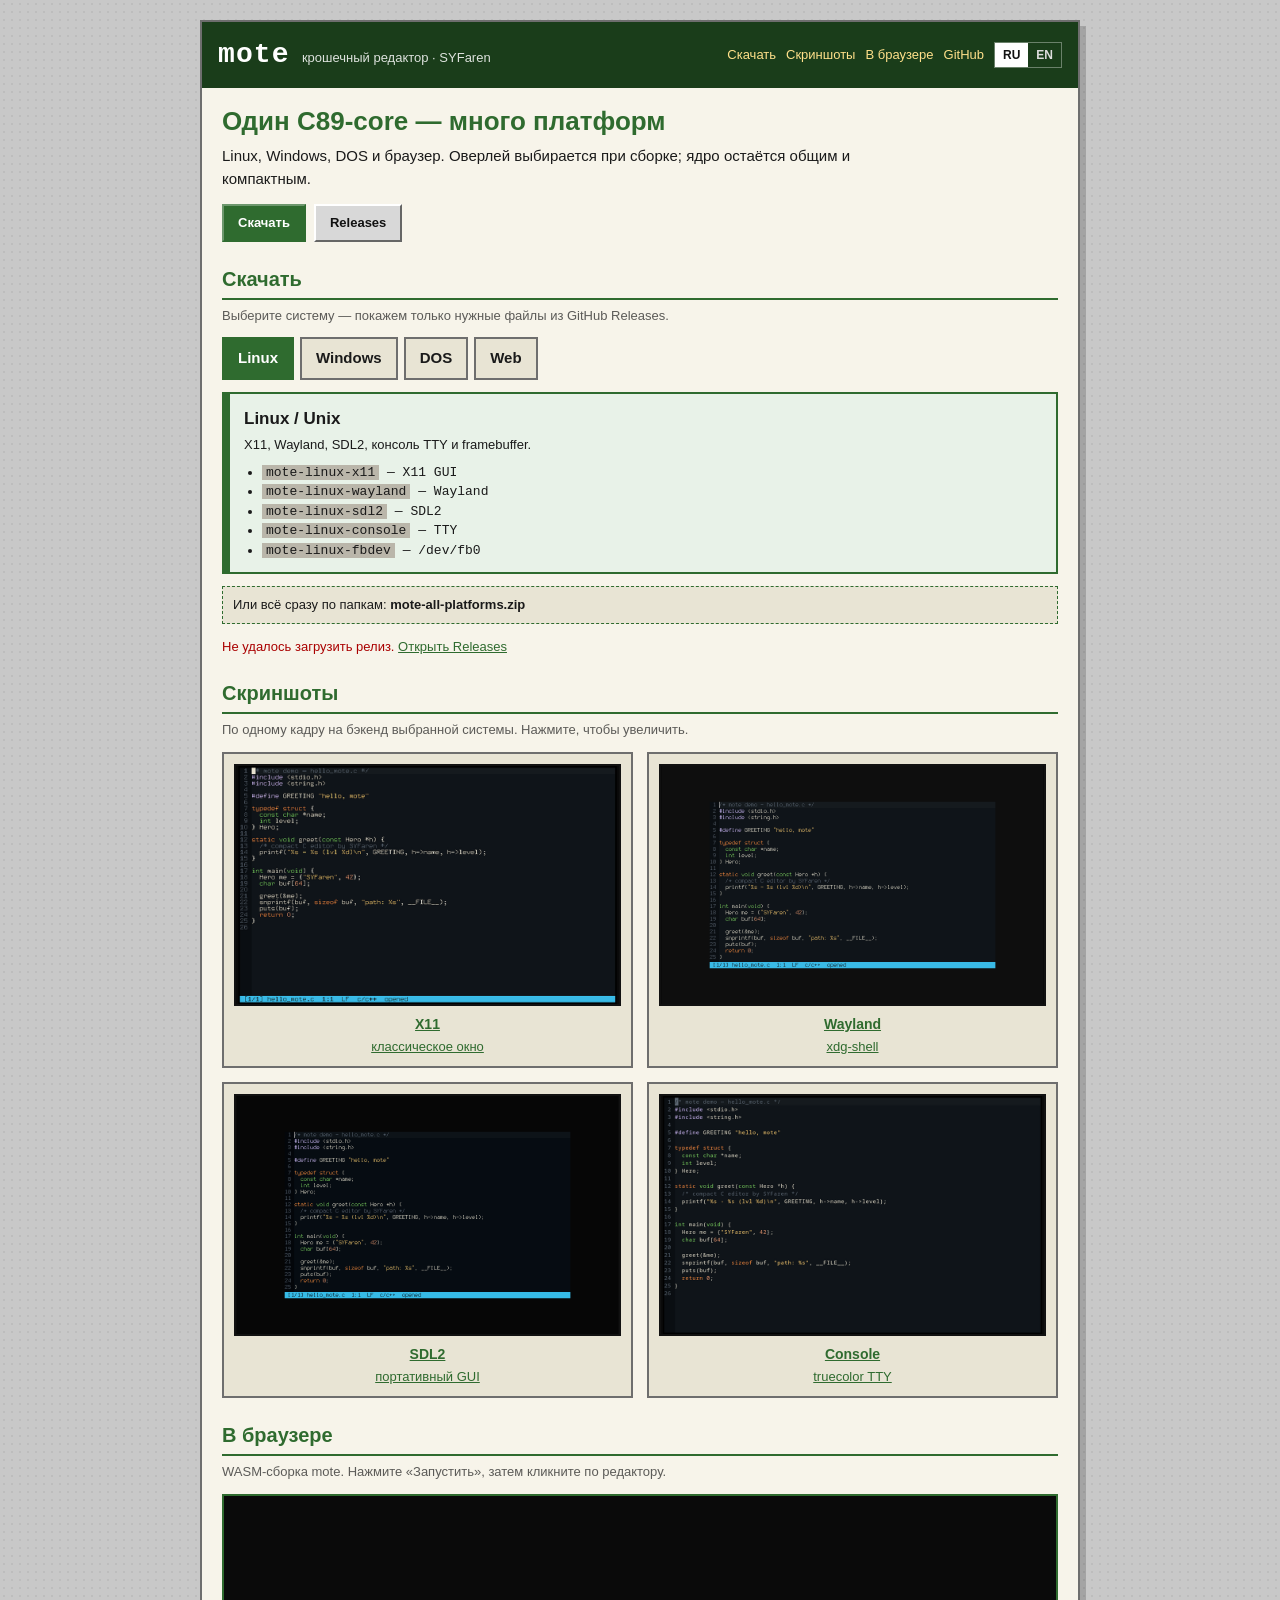
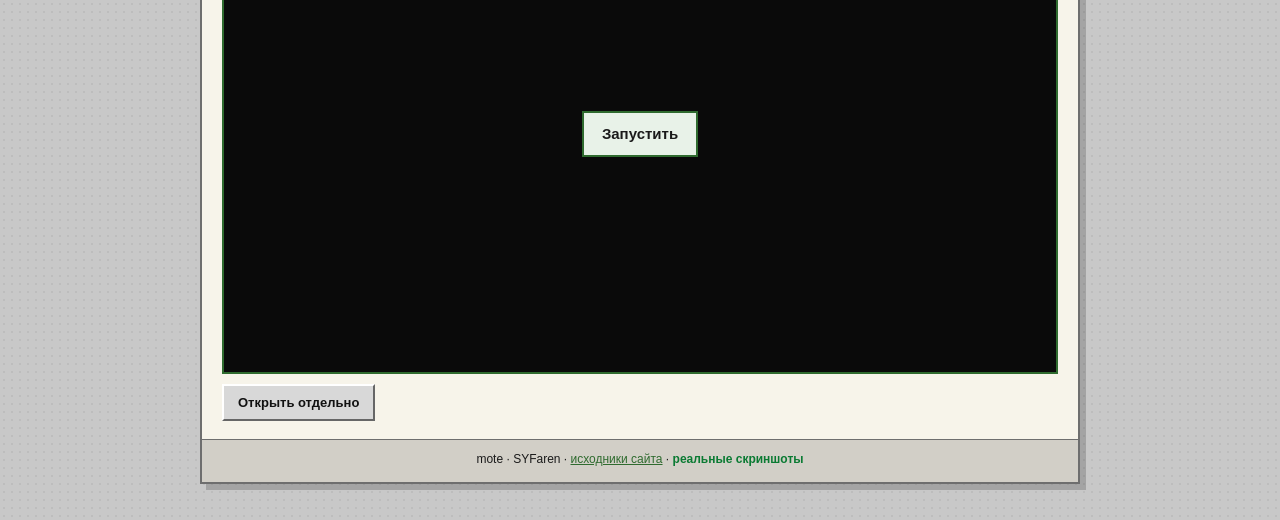
==== index.html @ 45ab4b2e "Move the browser demo below the gallery and start it on demand. Keep the landing page about download" ====
<!DOCTYPE html>
<html lang="ru">
<head>
  <meta charset="utf-8" />
  <meta name="viewport" content="width=device-width, initial-scale=1" />
  <title>mote</title>
  <meta name="description" content="mote — compact multi-platform C89 text editor" />
  <link rel="stylesheet" href="styles.css" />
</head>
<body data-os="linux" data-lang="ru">
  <div class="shell">
    <header class="top">
      <div class="brand">
        <span class="logo">mote</span>
        <span class="tag" data-i18n="tag">крошечный редактор · SYFaren</span>
      </div>
      <nav class="nav">
        <a href="#download" data-i18n="nav_dl">Скачать</a>
        <a href="#gallery" data-i18n="nav_shots">Скриншоты</a>
        <a href="#try" data-i18n="nav_try">В браузере</a>
        <a id="gh-link" href="#">GitHub</a>
        <span class="lang">
          <button type="button" class="lang-btn is-on" data-lang="ru">RU</button>
          <button type="button" class="lang-btn" data-lang="en">EN</button>
        </span>
      </nav>
    </header>

    <main>
      <section class="hero">
        <h1 data-i18n="hero_title">Один C89‑core — много платформ</h1>
        <p class="lead" data-i18n="hero_lead">
          Linux, Windows, DOS и браузер. Оверлей выбирается при сборке;
          ядро остаётся крошечным и общим.
        </p>
        <div class="cta">
          <a class="btn primary" href="#download" data-i18n="cta_dl">Скачать</a>
          <a class="btn" id="gh-releases" href="#" data-i18n="cta_rel">Releases</a>
        </div>
      </section>

      <section id="download" class="block">
        <h2 data-i18n="dl_title">Скачать</h2>
        <p class="hint" data-i18n="dl_hint">
          Выберите систему — покажем только нужные файлы из GitHub Releases.
        </p>

        <div class="os-tabs" role="tablist" aria-label="OS">
          <button type="button" class="os-tab is-on" data-os="linux" role="tab">Linux</button>
          <button type="button" class="os-tab" data-os="windows" role="tab">Windows</button>
          <button type="button" class="os-tab" data-os="dos" role="tab">DOS</button>
          <button type="button" class="os-tab" data-os="web" role="tab">Web</button>
        </div>

        <div class="os-panel" data-panel="linux">
          <div class="os-card os-linux">
            <h3 data-i18n="linux_h">Linux / Unix</h3>
            <p data-i18n="linux_p">X11, Wayland, SDL2, консоль TTY и framebuffer.</p>
            <ul class="os-list">
              <li><code>mote-linux-x11</code> — X11 GUI</li>
              <li><code>mote-linux-wayland</code> — Wayland</li>
              <li><code>mote-linux-sdl2</code> — SDL2</li>
              <li><code>mote-linux-console</code> — TTY</li>
              <li><code>mote-linux-fbdev</code> — /dev/fb0</li>
            </ul>
          </div>
        </div>
        <div class="os-panel" data-panel="windows" hidden>
          <div class="os-card os-windows">
            <h3 data-i18n="win_h">Windows</h3>
            <p data-i18n="win_p">GDI‑окно и отдельная консольная сборка.</p>
            <ul class="os-list">
              <li><code>mote-windows-gui.exe</code> — GUI</li>
              <li><code>mote-windows-console.exe</code> — console</li>
            </ul>
          </div>
        </div>
        <div class="os-panel" data-panel="dos" hidden>
          <div class="os-card os-dos">
            <h3 data-i18n="dos_h">DOS</h3>
            <p data-i18n="dos_p">FreeDOS / DOSBox, сборка DJGPP, текстовый VGA.</p>
            <ul class="os-list">
              <li><code>mote-dos.exe</code></li>
            </ul>
          </div>
        </div>
        <div class="os-panel" data-panel="web" hidden>
          <div class="os-card os-web">
            <h3 data-i18n="web_h">WebAssembly</h3>
            <p data-i18n="web_p">Один архив mote-web.zip: распакуйте и откройте mote.html через локальный HTTP‑сервер.</p>
            <ul class="os-list">
              <li><code>mote-web.zip</code> — html + js + wasm + data</li>
            </ul>
          </div>
        </div>

        <p class="zip-line">
          <span data-i18n="zip_note">Или всё сразу по папкам:</span>
          <strong>mote-all-platforms.zip</strong>
        </p>

        <div id="assets" class="assets">
          <p class="loading" data-i18n="loading">Загрузка релизов…</p>
        </div>
      </section>

      <section id="gallery" class="block">
        <h2 data-i18n="gal_title">Скриншоты</h2>
        <p class="hint" data-i18n="gal_hint">По одному кадру на бэкенд выбранной системы. Нажмите, чтобы увеличить.</p>
        <div id="gallery-grid" class="gallery-grid"></div>
      </section>

      <section id="try" class="block">
        <h2 data-i18n="try_title">В браузере</h2>
        <p class="hint" data-i18n="try_hint">
          WASM‑сборка mote. Нажмите «Запустить», затем кликните по редактору.
        </p>
        <div class="try-frame-wrap" id="try-wrap">
          <button type="button" class="try-start" id="try-start" data-i18n="try_start">Запустить</button>
        </div>
        <p class="try-actions">
          <a class="btn" href="play/mote.html" target="_blank" rel="noopener" data-i18n="try_full">Открыть отдельно</a>
        </p>
      </section>
    </main>

    <footer class="foot">
      <span>mote · SYFaren</span>
      · <a id="gh-site" href="#" data-i18n="site_src">исходники сайта</a>
      · <span class="hit" data-i18n="real_shots">реальные скриншоты</span>
    </footer>
  </div>

  <div id="lightbox" class="lightbox" hidden>
    <div class="lb-inner">
      <p id="lb-cap" class="lb-cap"></p>
      <img id="lb-img" src="" alt="" />
      <p><a href="#" id="lb-close" data-i18n="close">[ закрыть ]</a></p>
    </div>
  </div>

  <script src="config.js"></script>
  <script src="app.js"></script>
</body>
</html>
---- styles.css ----
/* mote-site — retro base + per-OS skins + clean download tabs */
:root {
  --bg: #c8c8c8;
  --paper: #f7f4ea;
  --ink: #1a1a1a;
  --line: #6e6e6e;
  --accent: #003399;
  --banner: #1e2a5a;
  --chip: #e8e4d4;
  --ok: #0a7a32;
  --radius: 0;
  --font: "IBM Plex Sans", "Trebuchet MS", Tahoma, sans-serif;
  --mono: "IBM Plex Mono", "Courier New", monospace;
  --os-accent: #3d7a3d;
  --os-panel: #eef5ee;
  --os-border: #3d7a3d;
}

html { scroll-behavior: smooth; }
* { box-sizing: border-box; }
body {
  margin: 0;
  padding: 20px 12px 36px;
  background: var(--bg);
  background-image: radial-gradient(#bdbdbd 1px, transparent 1px);
  background-size: 8px 8px;
  color: var(--ink);
  font-family: var(--font);
  font-size: 15px;
  line-height: 1.5;
}

body[data-os="linux"] {
  --os-accent: #2f6b2f;
  --os-panel: #e8f2e8;
  --os-border: #2f6b2f;
  --banner: #1a3d1a;
}
body[data-os="windows"] {
  --os-accent: #0b5cab;
  --os-panel: #eaf2fb;
  --os-border: #0b5cab;
  --banner: #0a3d7a;
  --paper: #f3f6fb;
}
body[data-os="dos"] {
  --os-accent: #c47a00;
  --os-panel: #1a1208;
  --os-border: #c47a00;
  --banner: #2a1a00;
  --paper: #0d0a05;
  --ink: #ffcc66;
  --chip: #2a1c08;
  --line: #a07020;
  --bg: #1a140c;
}
body[data-os="web"] {
  --os-accent: #0e7c7b;
  --os-panel: #e6f4f4;
  --os-border: #0e7c7b;
  --banner: #0a3f3e;
  --paper: #f2faf9;
}

a { color: var(--os-accent); }
a:visited { color: var(--os-accent); }

.shell {
  max-width: 880px;
  margin: 0 auto;
  background: var(--paper);
  border: 2px solid var(--line);
  box-shadow: 6px 6px 0 rgba(0,0,0,0.18);
}

.top {
  display: flex;
  flex-wrap: wrap;
  align-items: center;
  justify-content: space-between;
  gap: 10px;
  padding: 12px 16px;
  background: var(--banner);
  color: #fff;
}
.logo {
  font-family: "Courier New", var(--mono);
  font-size: 28px;
  font-weight: 700;
  letter-spacing: 0.04em;
}
.tag { opacity: 0.85; font-size: 13px; margin-left: 8px; }
.nav {
  display: flex;
  flex-wrap: wrap;
  gap: 10px;
  align-items: center;
  font-size: 13px;
}
.nav a { color: #ffe08a; text-decoration: none; }
.nav a:hover { text-decoration: underline; }

.lang { display: inline-flex; border: 1px solid rgba(255,255,255,0.35); }
.lang-btn {
  border: 0;
  background: transparent;
  color: #ddd;
  padding: 3px 8px;
  cursor: pointer;
  font: inherit;
  font-size: 12px;
  font-weight: 700;
}
.lang-btn.is-on { background: #fff; color: #111; }

main { padding: 18px 20px 8px; }
.hero h1 {
  margin: 0 0 8px;
  font-size: 26px;
  line-height: 1.2;
  color: var(--os-accent);
}
.lead { margin: 0 0 14px; max-width: 40rem; }
.cta { display: flex; flex-wrap: wrap; gap: 8px; margin-bottom: 8px; }

.btn {
  display: inline-block;
  padding: 7px 14px;
  border: 2px solid;
  border-color: #fff #666 #666 #fff;
  background: #d8d8d8;
  color: #111 !important;
  text-decoration: none;
  font-weight: 700;
  font-size: 13px;
  cursor: pointer;
}
.btn.primary {
  background: var(--os-accent);
  color: #fff !important;
  border-color: color-mix(in srgb, var(--os-accent) 70%, #fff) var(--os-accent) var(--os-accent) color-mix(in srgb, var(--os-accent) 70%, #fff);
}
body[data-os="dos"] .btn {
  background: #3a2808;
  color: #ffcc66 !important;
  border-color: #ffcc66 #603800 #603800 #ffcc66;
}
body[data-os="dos"] .btn.primary {
  background: #c47a00;
  color: #1a1000 !important;
}

.try-frame-wrap {
  border: 2px solid var(--os-border);
  background: #0a0a0a;
  overflow: hidden;
  height: min(56vh, 480px);
  min-height: 280px;
  position: relative;
}
.try-frame {
  display: block;
  width: 100%;
  height: 100%;
  border: 0;
  background: #000;
}
.try-start {
  position: absolute;
  inset: 0;
  margin: auto;
  width: max-content;
  height: max-content;
  border: 2px solid var(--os-border);
  background: var(--os-panel);
  color: var(--ink);
  font: inherit;
  font-weight: 700;
  padding: 10px 18px;
  cursor: pointer;
}
.try-start:hover {
  background: var(--os-accent);
  color: #fff;
}
.try-actions {
  margin: 10px 0 0;
  display: flex;
  flex-wrap: wrap;
  gap: 8px;
}

.block { margin: 22px 0 10px; }
.block h2 {
  margin: 0 0 6px;
  font-size: 20px;
  border-bottom: 2px solid var(--os-border);
  padding-bottom: 4px;
  color: var(--os-accent);
}
.hint { color: color-mix(in srgb, var(--ink) 70%, transparent); font-size: 13px; margin: 0 0 12px; }
body[data-os="dos"] .hint { color: #c9a35a; }

.os-tabs {
  display: flex;
  flex-wrap: wrap;
  gap: 6px;
  margin: 0 0 12px;
}
.os-tab {
  border: 2px solid var(--line);
  background: var(--chip);
  color: var(--ink);
  padding: 8px 14px;
  font: inherit;
  font-weight: 700;
  cursor: pointer;
}
.os-tab.is-on {
  background: var(--os-accent);
  color: #fff;
  border-color: var(--os-accent);
}
body[data-os="dos"] .os-tab.is-on { color: #1a1000; }

.os-card {
  border: 2px solid var(--os-border);
  background: var(--os-panel);
  padding: 12px 14px;
  margin-bottom: 12px;
}
.os-card h3 { margin: 0 0 4px; font-size: 17px; }
.os-card p { margin: 0 0 8px; font-size: 13px; }
.os-list {
  margin: 0;
  padding-left: 18px;
  font-size: 13px;
  font-family: var(--mono);
}
.os-linux { border-left-width: 8px; }
.os-windows { border-left-width: 8px; }
.os-dos {
  font-family: var(--mono);
  color: #ffcc66;
}
.os-web { border-left-width: 8px; }

.zip-line {
  font-size: 13px;
  margin: 0 0 10px;
  padding: 8px 10px;
  background: var(--chip);
  border: 1px dashed var(--os-border);
}

.assets { margin: 8px 0 16px; }
.asset {
  display: flex;
  flex-wrap: wrap;
  align-items: center;
  justify-content: space-between;
  gap: 8px;
  margin: 6px 0;
  padding: 8px 10px;
  background: color-mix(in srgb, var(--paper) 80%, var(--os-panel));
  border: 1px solid var(--line);
}
.asset-star {
  border-color: var(--os-accent);
  box-shadow: inset 3px 0 0 var(--os-accent);
}
.asset .name { font-weight: 700; }
.asset .meta { font-size: 12px; opacity: 0.75; font-family: var(--mono); }
.loading, .err { font-size: 13px; }
.err { color: #a00; }
body[data-os="dos"] .err { color: #ff8866; }

.gallery-grid {
  display: grid;
  grid-template-columns: repeat(2, minmax(0, 1fr));
  gap: 14px;
  align-items: stretch;
}
.shot-card {
  background: var(--chip);
  border: 2px solid var(--line);
  padding: 10px;
  text-align: center;
  display: flex;
  flex-direction: column;
  min-width: 0;
}
.shot-card .frame {
  display: flex;
  align-items: center;
  justify-content: center;
  width: 100%;
  aspect-ratio: 16 / 10;
  background: #0a0a0a;
  border: 2px solid #111;
  overflow: hidden;
}
.shot-card .frame img {
  display: block;
  width: 100%;
  height: 100%;
  object-fit: contain;
  background: #0a0a0a;
}
.shot-card .cap {
  margin-top: 8px;
  font-size: 13px;
}
.shot-card .cap b {
  display: block;
  font-size: 14px;
  margin-bottom: 2px;
}
@media (max-width: 640px) {
  .gallery-grid { grid-template-columns: 1fr; }
}

.foot {
  padding: 10px 16px 14px;
  text-align: center;
  font-size: 12px;
  border-top: 1px solid var(--line);
  background: color-mix(in srgb, var(--paper) 85%, #000);
}
.hit { color: var(--ok); font-weight: 700; }
body[data-os="dos"] .hit { color: #7dff7d; }

code {
  font-family: var(--mono);
  background: color-mix(in srgb, var(--chip) 80%, #000);
  padding: 0 4px;
}

.lightbox {
  position: fixed;
  inset: 0;
  background: rgba(0,0,0,0.78);
  z-index: 100;
  display: flex;
  align-items: center;
  justify-content: center;
  padding: 16px;
}
.lightbox[hidden] { display: none; }
.lb-inner {
  background: var(--paper);
  border: 2px solid var(--line);
  padding: 12px;
  max-width: min(980px, 96vw);
  text-align: center;
  color: var(--ink);
}
.lb-cap { margin: 0 0 8px; font-weight: 700; color: var(--os-accent); }
.lb-inner img {
  display: block;
  max-width: 92vw;
  max-height: 78vh;
  margin: 0 auto;
  background: #111;
}

@media (max-width: 640px) {
  body { padding: 0; }
  .shell { border-left: 0; border-right: 0; box-shadow: none; }
  .hero h1 { font-size: 22px; }
}
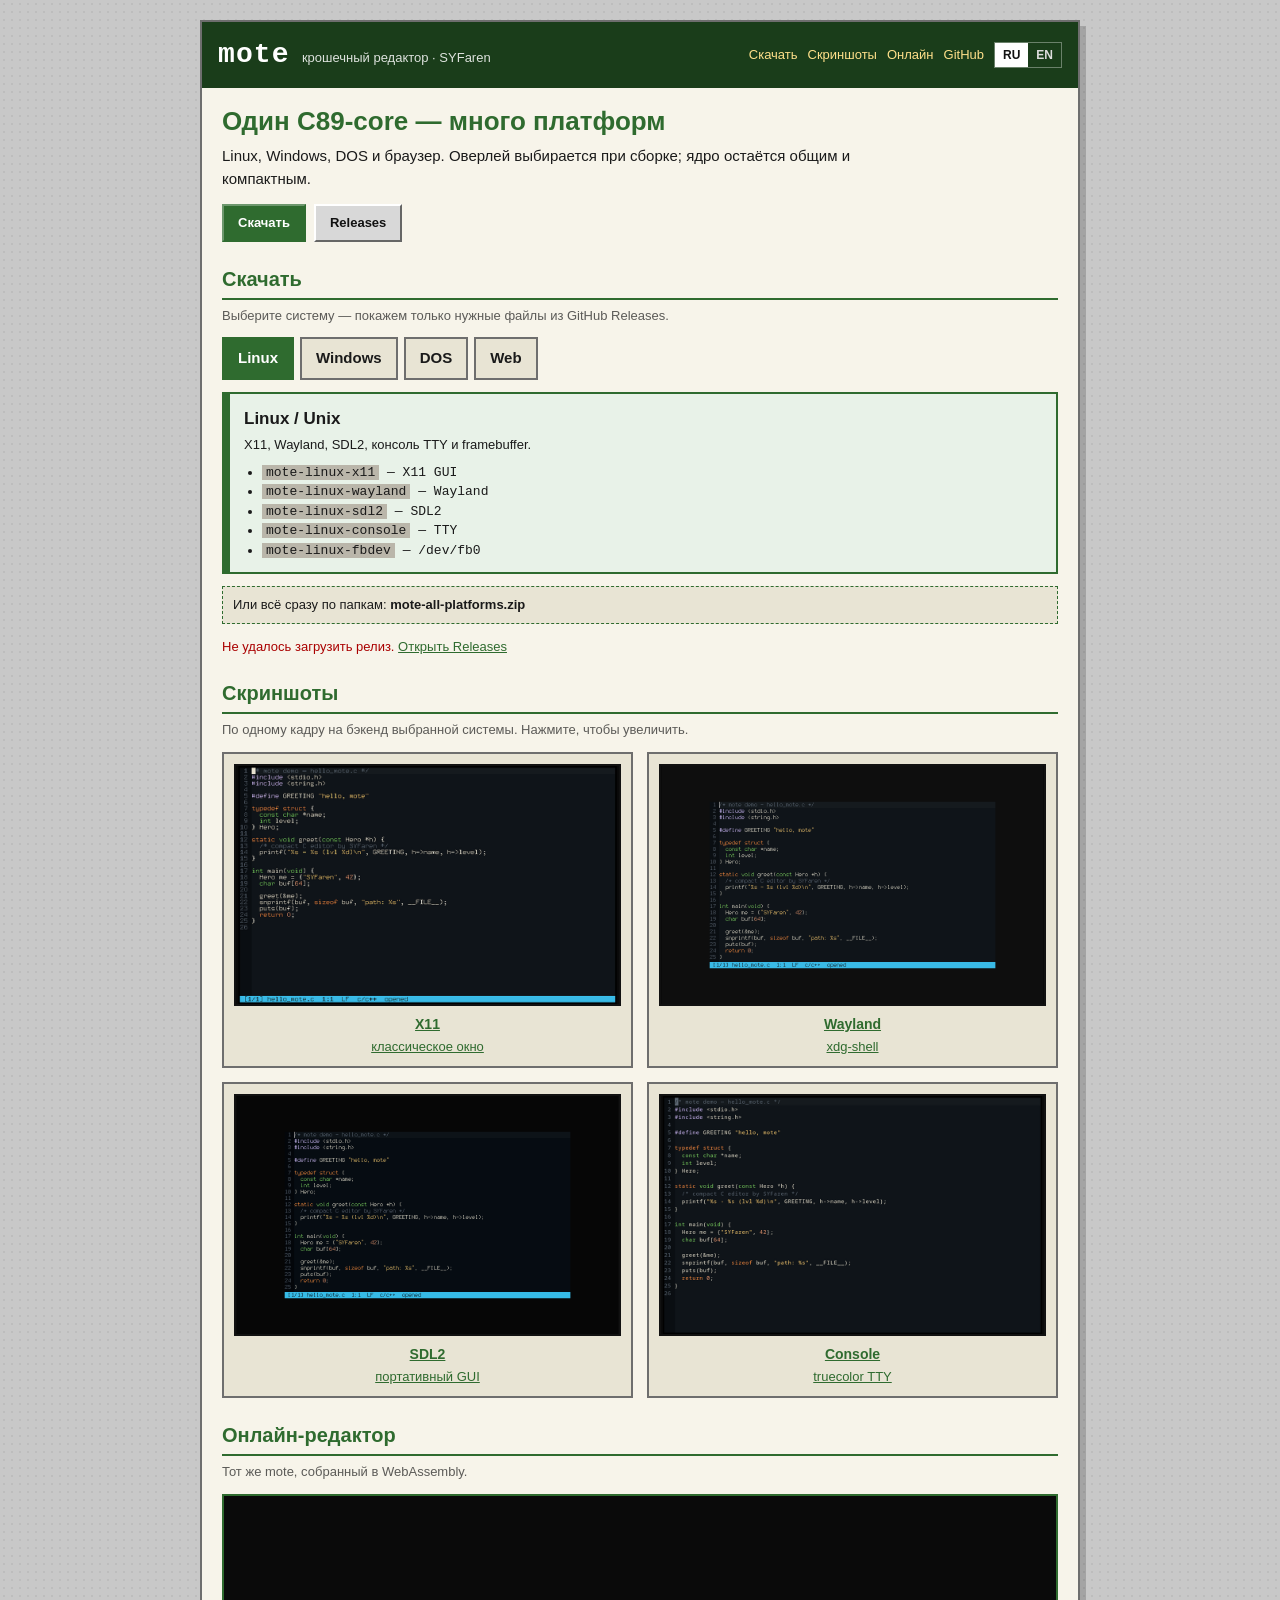
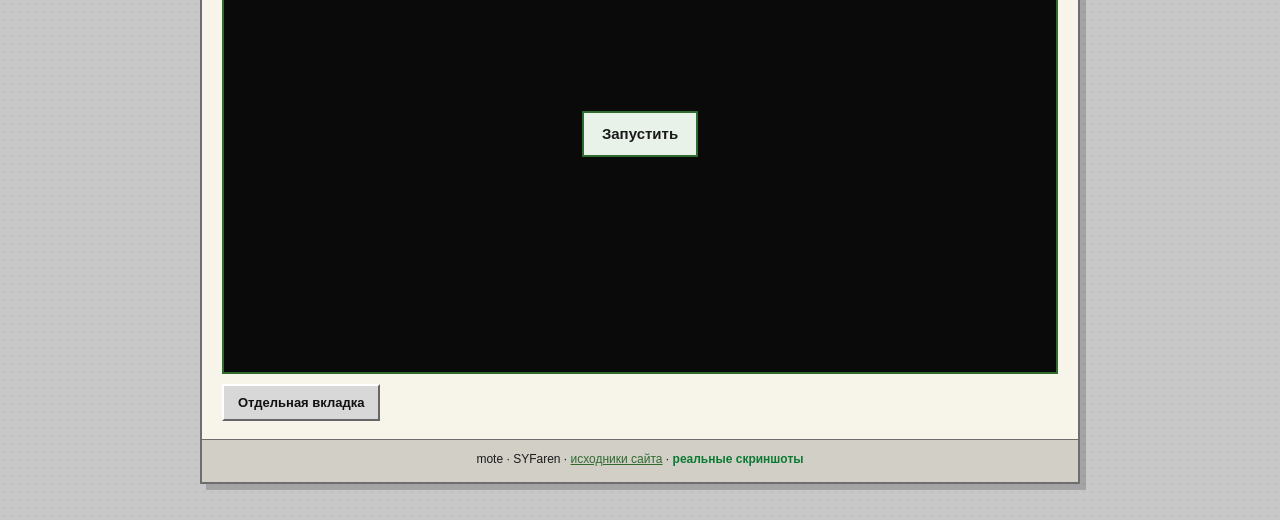
==== commit 87b8f985: "Clarify online-editor copy and harden i18n fallbacks. Use distinct nav/section/button labels and ign" ====
--- a/index.html
+++ b/index.html
@@ -17,7 +17,7 @@
       <nav class="nav">
         <a href="#download" data-i18n="nav_dl">Скачать</a>
         <a href="#gallery" data-i18n="nav_shots">Скриншоты</a>
-        <a href="#try" data-i18n="nav_try">В браузере</a>
+        <a href="#try" data-i18n="nav_try">Онлайн</a>
         <a id="gh-link" href="#">GitHub</a>
         <span class="lang">
           <button type="button" class="lang-btn is-on" data-lang="ru">RU</button>
@@ -111,15 +111,15 @@
       </section>
 
       <section id="try" class="block">
-        <h2 data-i18n="try_title">В браузере</h2>
+        <h2 data-i18n="try_title">Онлайн‑редактор</h2>
         <p class="hint" data-i18n="try_hint">
-          WASM‑сборка mote. Нажмите «Запустить», затем кликните по редактору.
+          Тот же mote, собранный в WebAssembly.
         </p>
         <div class="try-frame-wrap" id="try-wrap">
           <button type="button" class="try-start" id="try-start" data-i18n="try_start">Запустить</button>
         </div>
         <p class="try-actions">
-          <a class="btn" href="play/mote.html" target="_blank" rel="noopener" data-i18n="try_full">Открыть отдельно</a>
+          <a class="btn" href="play/mote.html" target="_blank" rel="noopener" data-i18n="try_full">Отдельная вкладка</a>
         </p>
       </section>
     </main>
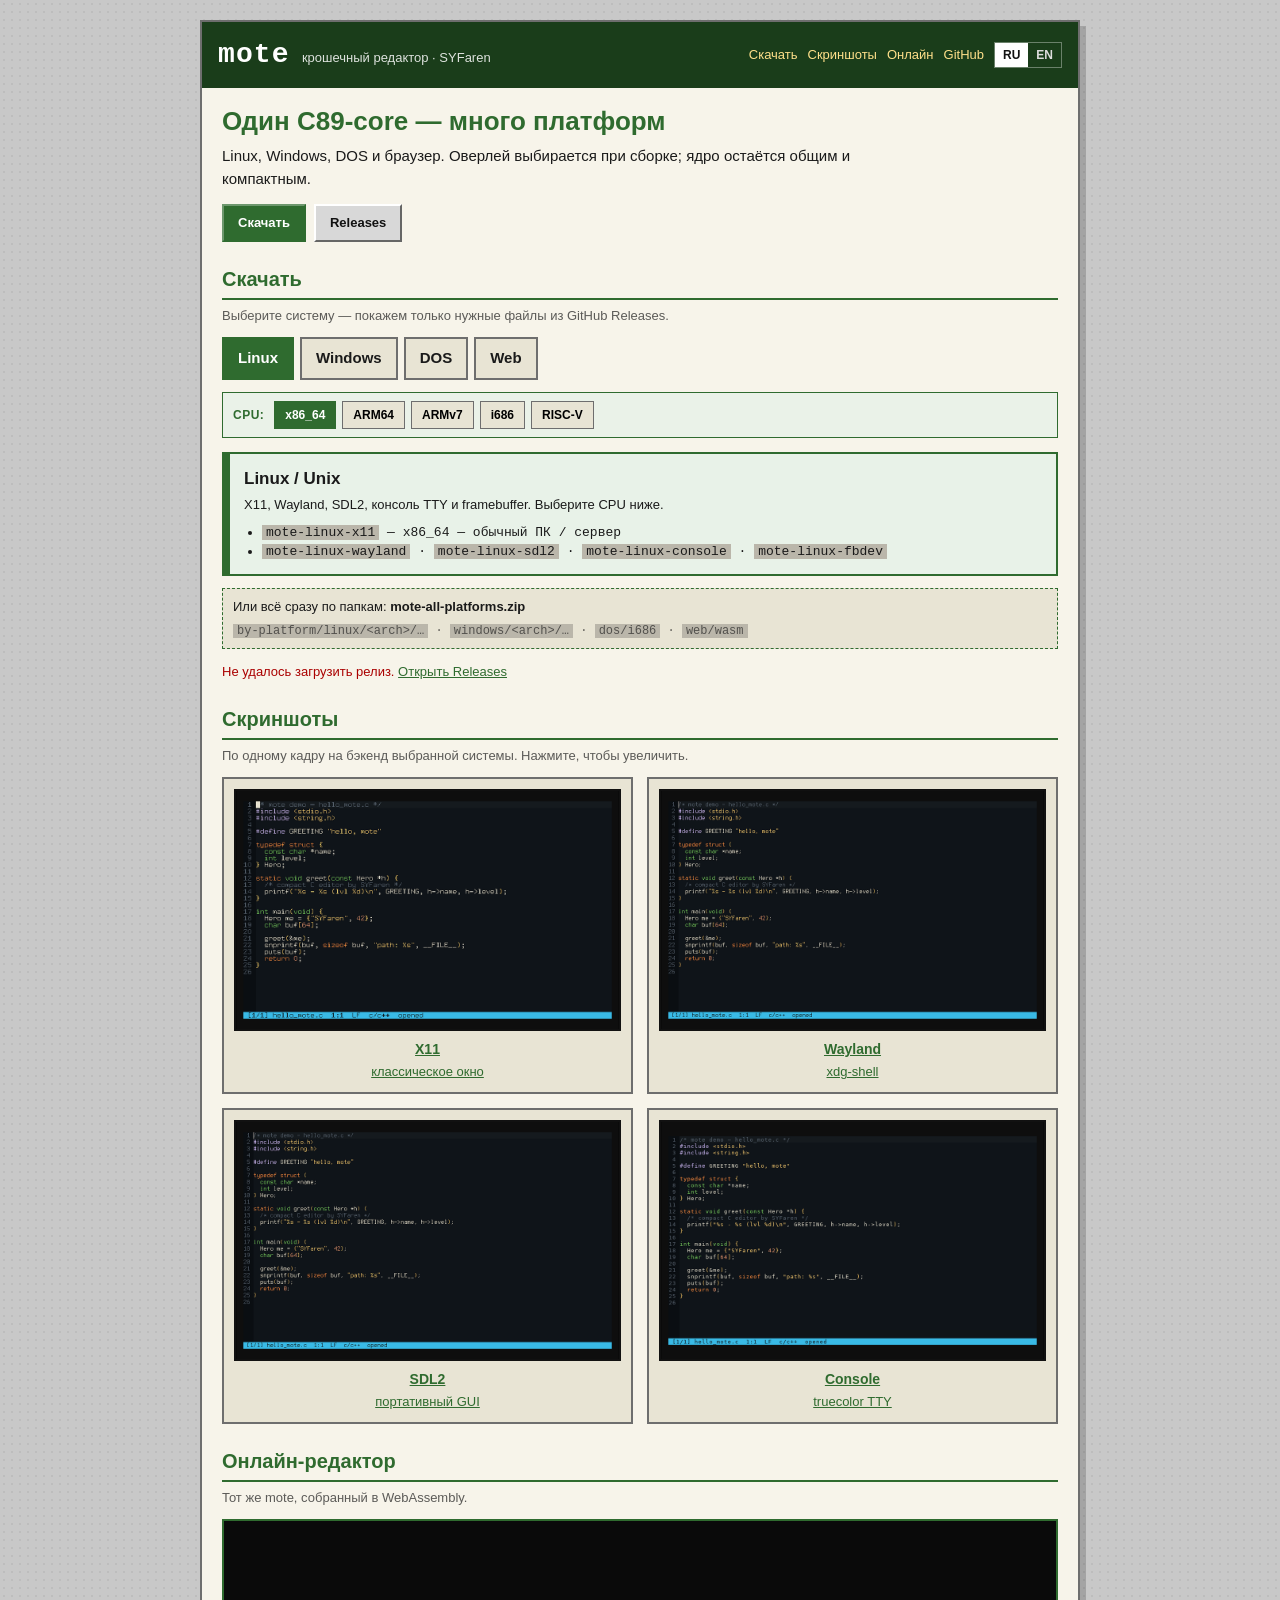
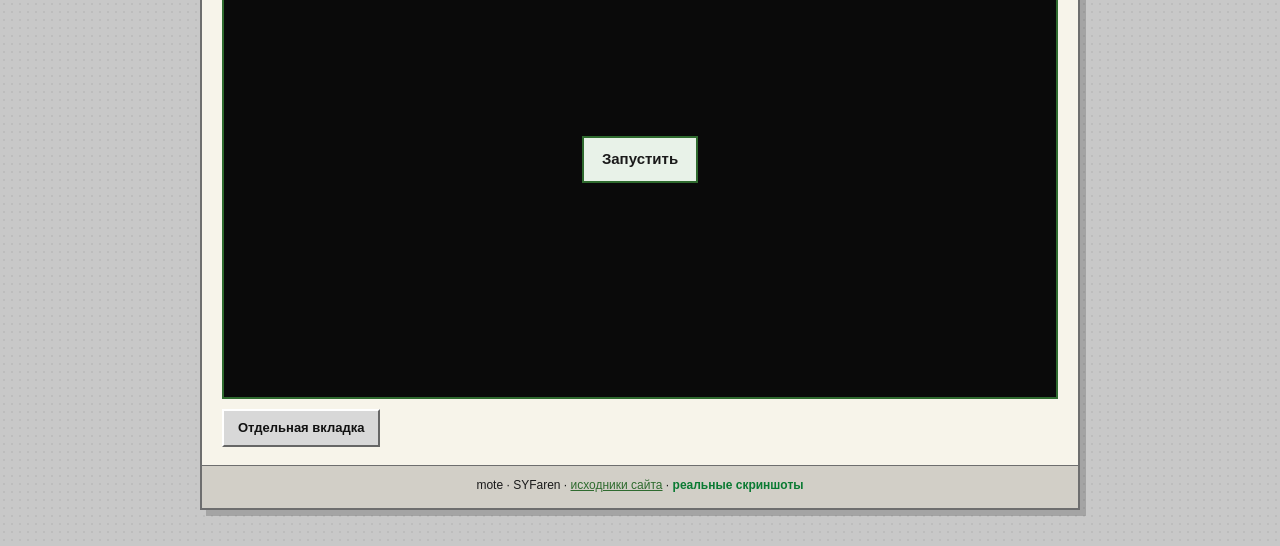
==== commit 50dc6367: "Update download page for multi-arch Linux and Windows builds. Add CPU/arch tabs, clearer asset label" ====
--- a/index.html
+++ b/index.html
@@ -7,7 +7,7 @@
   <meta name="description" content="mote — compact multi-platform C89 text editor" />
   <link rel="stylesheet" href="styles.css" />
 </head>
-<body data-os="linux" data-lang="ru">
+<body data-os="linux" data-lang="ru" data-arch="amd64">
   <div class="shell">
     <header class="top">
       <div class="brand">
@@ -52,16 +52,28 @@
           <button type="button" class="os-tab" data-os="web" role="tab">Web</button>
         </div>
 
+        <div id="arch-row" class="arch-row" data-for="linux">
+          <span class="arch-label">CPU:</span>
+          <button type="button" class="arch-tab is-on" data-arch="amd64" data-for-os="linux">x86_64</button>
+          <button type="button" class="arch-tab" data-arch="arm64" data-for-os="linux">ARM64</button>
+          <button type="button" class="arch-tab" data-arch="armhf" data-for-os="linux">ARMv7</button>
+          <button type="button" class="arch-tab" data-arch="i686" data-for-os="linux">i686</button>
+          <button type="button" class="arch-tab" data-arch="riscv64" data-for-os="linux">RISC-V</button>
+          <button type="button" class="arch-tab is-on" data-arch="amd64" data-for-os="windows" hidden>x86_64</button>
+          <button type="button" class="arch-tab" data-arch="i686" data-for-os="windows" hidden>i686</button>
+        </div>
+
         <div class="os-panel" data-panel="linux">
           <div class="os-card os-linux">
             <h3 data-i18n="linux_h">Linux / Unix</h3>
             <p data-i18n="linux_p">X11, Wayland, SDL2, консоль TTY и framebuffer.</p>
-            <ul class="os-list">
-              <li><code>mote-linux-x11</code> — X11 GUI</li>
-              <li><code>mote-linux-wayland</code> — Wayland</li>
-              <li><code>mote-linux-sdl2</code> — SDL2</li>
-              <li><code>mote-linux-console</code> — TTY</li>
-              <li><code>mote-linux-fbdev</code> — /dev/fb0</li>
+            <ul class="os-list arch-hints">
+              <li data-arch-hint="amd64"><code>mote-linux-x11</code> — <span data-i18n="linux_amd64">x86_64</span></li>
+              <li data-arch-hint="amd64"><code>mote-linux-wayland</code> · <code>mote-linux-sdl2</code> · <code>mote-linux-console</code> · <code>mote-linux-fbdev</code></li>
+              <li data-arch-hint="arm64"><code>mote-linux-arm64-{console,x11,sdl}</code></li>
+              <li data-arch-hint="armhf"><code>mote-linux-armhf-{console,x11,sdl}</code></li>
+              <li data-arch-hint="i686"><code>mote-linux-i686-{console,x11,sdl}</code></li>
+              <li data-arch-hint="riscv64"><code>mote-linux-riscv64-console</code></li>
             </ul>
           </div>
         </div>
@@ -69,9 +81,9 @@
           <div class="os-card os-windows">
             <h3 data-i18n="win_h">Windows</h3>
             <p data-i18n="win_p">GDI‑окно и отдельная консольная сборка.</p>
-            <ul class="os-list">
-              <li><code>mote-windows-gui.exe</code> — GUI</li>
-              <li><code>mote-windows-console.exe</code> — console</li>
+            <ul class="os-list arch-hints">
+              <li data-arch-hint="amd64"><code>mote-windows-gui.exe</code> · <code>mote-windows-console.exe</code></li>
+              <li data-arch-hint="i686"><code>mote-windows-i686-gui.exe</code> · <code>mote-windows-i686-console.exe</code></li>
             </ul>
           </div>
         </div>
@@ -97,6 +109,7 @@
         <p class="zip-line">
           <span data-i18n="zip_note">Или всё сразу по папкам:</span>
           <strong>mote-all-platforms.zip</strong>
+          <span class="zip-tree"><code>by-platform/linux/&lt;arch&gt;/…</code> · <code>windows/&lt;arch&gt;/…</code> · <code>dos/i686</code> · <code>web/wasm</code></span>
         </p>
 
         <div id="assets" class="assets">
--- a/styles.css
+++ b/styles.css
@@ -207,6 +207,52 @@
   gap: 6px;
   margin: 0 0 12px;
 }
+
+.arch-row {
+  display: flex;
+  flex-wrap: wrap;
+  align-items: center;
+  gap: 6px;
+  margin: 0 0 14px;
+  padding: 8px 10px;
+  background: color-mix(in srgb, var(--os-panel) 85%, transparent);
+  border: 1px solid var(--os-border);
+}
+.arch-row[hidden] { display: none; }
+.arch-label {
+  font-size: 12px;
+  font-weight: 700;
+  text-transform: uppercase;
+  letter-spacing: 0.04em;
+  color: var(--os-accent);
+  margin-right: 4px;
+}
+.arch-tab {
+  border: 1px solid var(--line);
+  background: var(--chip);
+  padding: 4px 10px;
+  font: inherit;
+  font-size: 12px;
+  font-weight: 600;
+  cursor: pointer;
+}
+.arch-tab.is-on {
+  background: var(--os-accent);
+  color: #fff;
+  border-color: var(--os-accent);
+}
+.arch-tab[hidden] { display: none; }
+
+.zip-tree {
+  display: block;
+  margin-top: 6px;
+  font-size: 12px;
+  font-family: var(--mono);
+  color: color-mix(in srgb, var(--ink) 65%, transparent);
+}
+body[data-os="dos"] .zip-tree { color: #a08040; }
+
+.os-list [data-arch-hint][hidden] { display: none; }
 .os-tab {
   border: 2px solid var(--line);
   background: var(--chip);
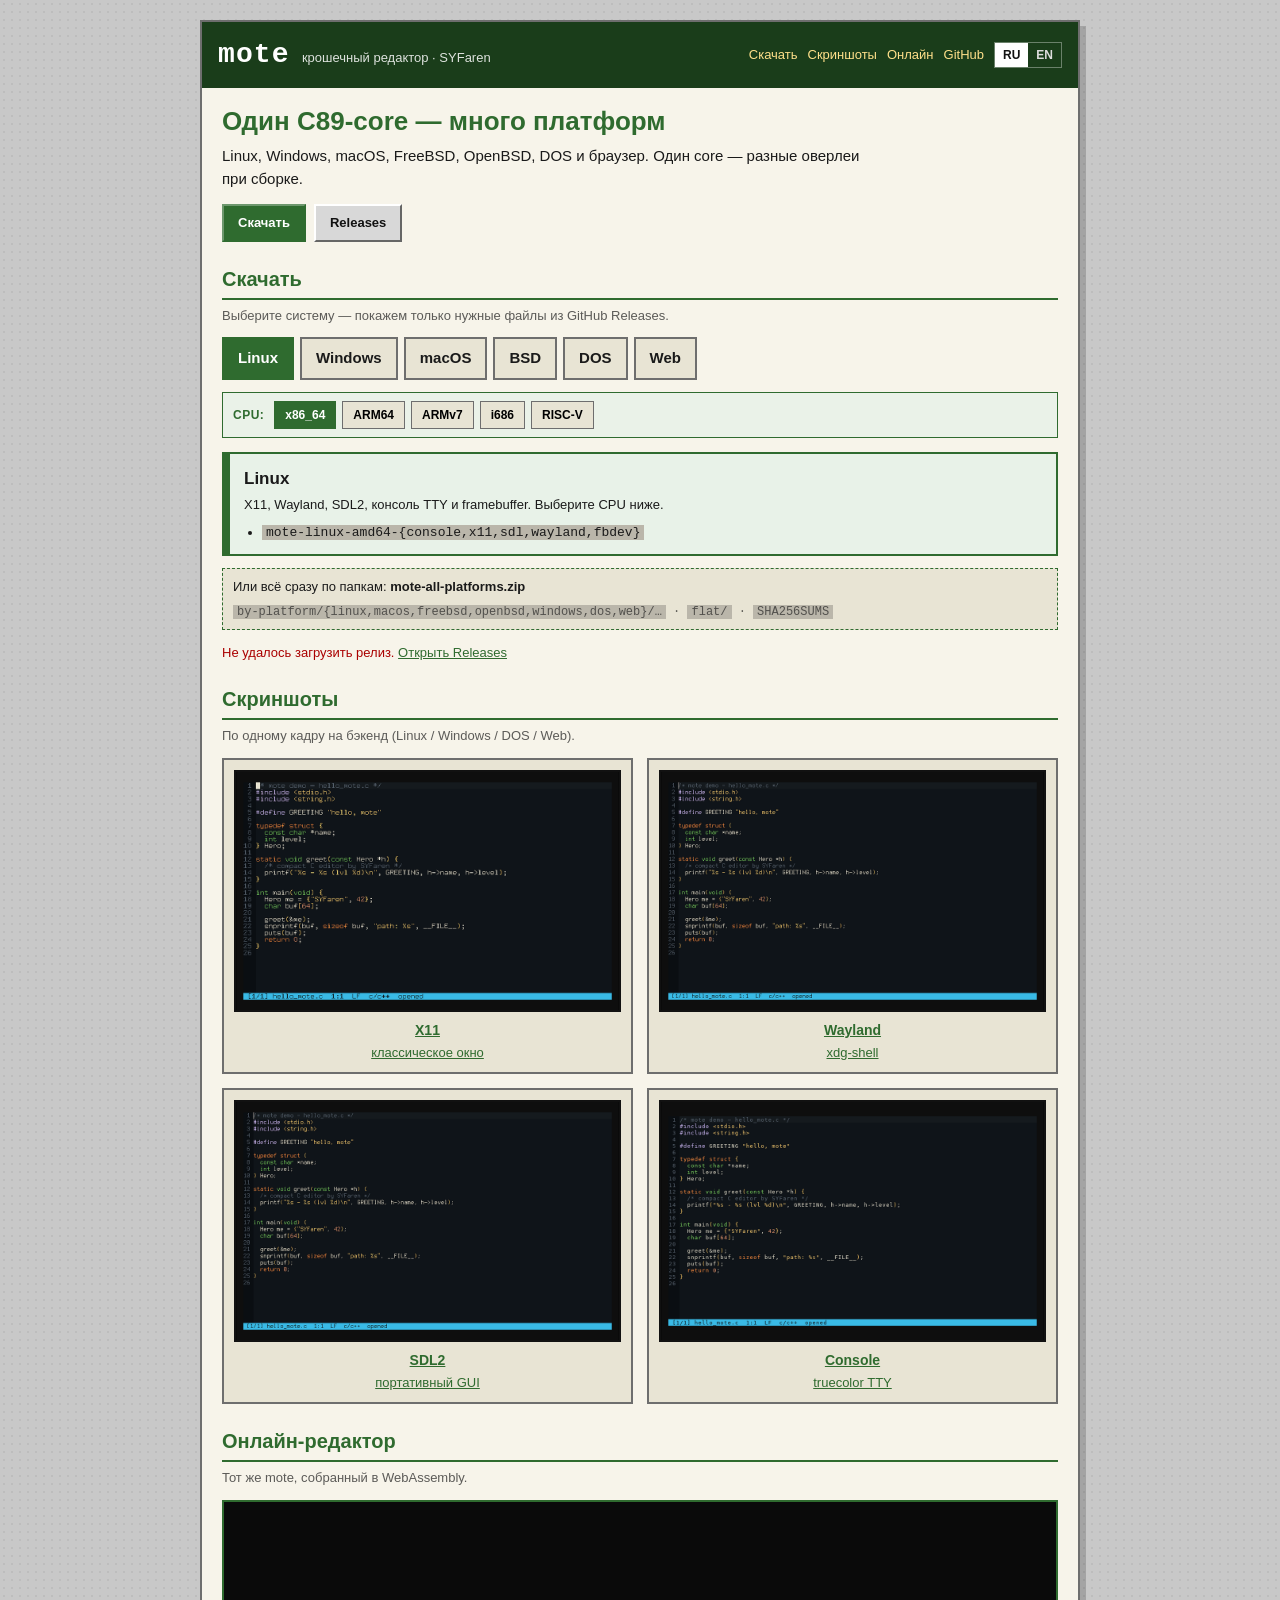
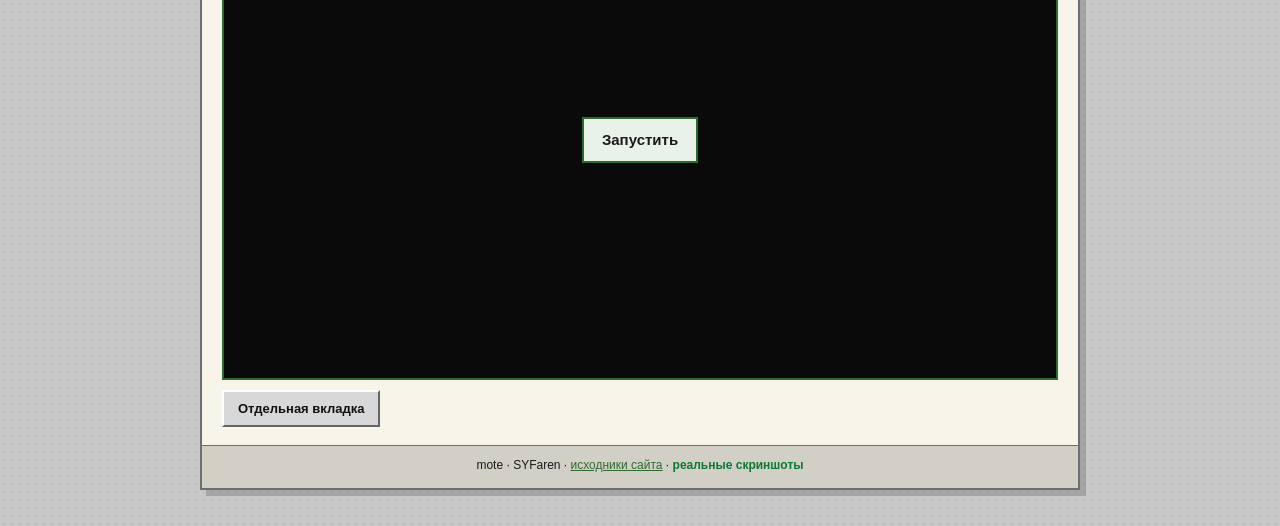
==== commit b6dfccf9: "Update download page: macOS/BSD tabs, grouped assets, remove dev clutter." ====
--- a/index.html
+++ b/index.html
@@ -30,8 +30,7 @@
       <section class="hero">
         <h1 data-i18n="hero_title">Один C89‑core — много платформ</h1>
         <p class="lead" data-i18n="hero_lead">
-          Linux, Windows, DOS и браузер. Оверлей выбирается при сборке;
-          ядро остаётся крошечным и общим.
+          Linux, Windows, macOS, FreeBSD, OpenBSD, DOS и браузер.
         </p>
         <div class="cta">
           <a class="btn primary" href="#download" data-i18n="cta_dl">Скачать</a>
@@ -48,6 +47,8 @@
         <div class="os-tabs" role="tablist" aria-label="OS">
           <button type="button" class="os-tab is-on" data-os="linux" role="tab">Linux</button>
           <button type="button" class="os-tab" data-os="windows" role="tab">Windows</button>
+          <button type="button" class="os-tab" data-os="macos" role="tab">macOS</button>
+          <button type="button" class="os-tab" data-os="bsd" role="tab">BSD</button>
           <button type="button" class="os-tab" data-os="dos" role="tab">DOS</button>
           <button type="button" class="os-tab" data-os="web" role="tab">Web</button>
         </div>
@@ -65,11 +66,10 @@
 
         <div class="os-panel" data-panel="linux">
           <div class="os-card os-linux">
-            <h3 data-i18n="linux_h">Linux / Unix</h3>
+            <h3 data-i18n="linux_h">Linux</h3>
             <p data-i18n="linux_p">X11, Wayland, SDL2, консоль TTY и framebuffer.</p>
             <ul class="os-list arch-hints">
-              <li data-arch-hint="amd64"><code>mote-linux-x11</code> — <span data-i18n="linux_amd64">x86_64</span></li>
-              <li data-arch-hint="amd64"><code>mote-linux-wayland</code> · <code>mote-linux-sdl2</code> · <code>mote-linux-console</code> · <code>mote-linux-fbdev</code></li>
+              <li data-arch-hint="amd64"><code>mote-linux-amd64-{console,x11,sdl,wayland,fbdev}</code></li>
               <li data-arch-hint="arm64"><code>mote-linux-arm64-{console,x11,sdl}</code></li>
               <li data-arch-hint="armhf"><code>mote-linux-armhf-{console,x11,sdl}</code></li>
               <li data-arch-hint="i686"><code>mote-linux-i686-{console,x11,sdl}</code></li>
@@ -82,8 +82,27 @@
             <h3 data-i18n="win_h">Windows</h3>
             <p data-i18n="win_p">GDI‑окно и отдельная консольная сборка.</p>
             <ul class="os-list arch-hints">
-              <li data-arch-hint="amd64"><code>mote-windows-gui.exe</code> · <code>mote-windows-console.exe</code></li>
-              <li data-arch-hint="i686"><code>mote-windows-i686-gui.exe</code> · <code>mote-windows-i686-console.exe</code></li>
+              <li data-arch-hint="amd64"><code>mote-windows-amd64-{gui,console}.exe</code></li>
+              <li data-arch-hint="i686"><code>mote-windows-i686-{gui,console}.exe</code></li>
+            </ul>
+          </div>
+        </div>
+        <div class="os-panel" data-panel="macos" hidden>
+          <div class="os-card os-macos">
+            <h3 data-i18n="macos_h">macOS</h3>
+            <p data-i18n="macos_p">Нативные сборки: TTY‑консоль и SDL2.</p>
+            <ul class="os-list">
+              <li><code>mote-macos-arm64-{console,sdl}</code></li>
+            </ul>
+          </div>
+        </div>
+        <div class="os-panel" data-panel="bsd" hidden>
+          <div class="os-card os-bsd">
+            <h3 data-i18n="bsd_h">FreeBSD / OpenBSD</h3>
+            <p data-i18n="bsd_p">amd64: console, X11 и SDL2. Есть UPX‑варианты.</p>
+            <ul class="os-list">
+              <li><code>mote-freebsd-amd64-{console,x11,sdl}</code></li>
+              <li><code>mote-openbsd-amd64-{console,x11,sdl}</code></li>
             </ul>
           </div>
         </div>
@@ -99,9 +118,9 @@
         <div class="os-panel" data-panel="web" hidden>
           <div class="os-card os-web">
             <h3 data-i18n="web_h">WebAssembly</h3>
-            <p data-i18n="web_p">Один архив mote-web.zip: распакуйте и откройте mote.html через локальный HTTP‑сервер.</p>
+            <p data-i18n="web_p">Архив mote-web.zip через локальный HTTP‑сервер.</p>
             <ul class="os-list">
-              <li><code>mote-web.zip</code> — html + js + wasm + data</li>
+              <li><code>mote-web.zip</code></li>
             </ul>
           </div>
         </div>
@@ -109,7 +128,7 @@
         <p class="zip-line">
           <span data-i18n="zip_note">Или всё сразу по папкам:</span>
           <strong>mote-all-platforms.zip</strong>
-          <span class="zip-tree"><code>by-platform/linux/&lt;arch&gt;/…</code> · <code>windows/&lt;arch&gt;/…</code> · <code>dos/i686</code> · <code>web/wasm</code></span>
+          <span class="zip-tree"><code>by-platform/{linux,macos,freebsd,openbsd,windows,dos,web}/…</code> · <code>flat/</code> · <code>SHA256SUMS</code></span>
         </p>
 
         <div id="assets" class="assets">
@@ -119,15 +138,13 @@
 
       <section id="gallery" class="block">
         <h2 data-i18n="gal_title">Скриншоты</h2>
-        <p class="hint" data-i18n="gal_hint">По одному кадру на бэкенд выбранной системы. Нажмите, чтобы увеличить.</p>
+        <p class="hint" data-i18n="gal_hint">По одному кадру на бэкенд выбранной системы.</p>
         <div id="gallery-grid" class="gallery-grid"></div>
       </section>
 
       <section id="try" class="block">
         <h2 data-i18n="try_title">Онлайн‑редактор</h2>
-        <p class="hint" data-i18n="try_hint">
-          Тот же mote, собранный в WebAssembly.
-        </p>
+        <p class="hint" data-i18n="try_hint">Тот же mote, собранный в WebAssembly.</p>
         <div class="try-frame-wrap" id="try-wrap">
           <button type="button" class="try-start" id="try-start" data-i18n="try_start">Запустить</button>
         </div>
--- a/styles.css
+++ b/styles.css
@@ -61,6 +61,20 @@
   --banner: #0a3f3e;
   --paper: #f2faf9;
 }
+body[data-os="macos"] {
+  --os-accent: #555;
+  --os-panel: #f0f0f0;
+  --os-border: #888;
+  --banner: #2a2a2a;
+  --paper: #fafafa;
+}
+body[data-os="bsd"] {
+  --os-accent: #a02828;
+  --os-panel: #fdf0f0;
+  --os-border: #a02828;
+  --banner: #5a1515;
+  --paper: #fff8f8;
+}
 
 a { color: var(--os-accent); }
 a:visited { color: var(--os-accent); }
@@ -285,6 +299,8 @@
 }
 .os-linux { border-left-width: 8px; }
 .os-windows { border-left-width: 8px; }
+.os-macos { border-left-width: 8px; }
+.os-bsd { border-left-width: 8px; }
 .os-dos {
   font-family: var(--mono);
   color: #ffcc66;
@@ -317,6 +333,13 @@
 }
 .asset .name { font-weight: 700; }
 .asset .meta { font-size: 12px; opacity: 0.75; font-family: var(--mono); }
+.asset-actions {
+  display: flex;
+  flex-wrap: wrap;
+  gap: 6px;
+  align-items: center;
+}
+.gal-empty { margin: 0; padding: 8px 0; }
 .loading, .err { font-size: 13px; }
 .err { color: #a00; }
 body[data-os="dos"] .err { color: #ff8866; }
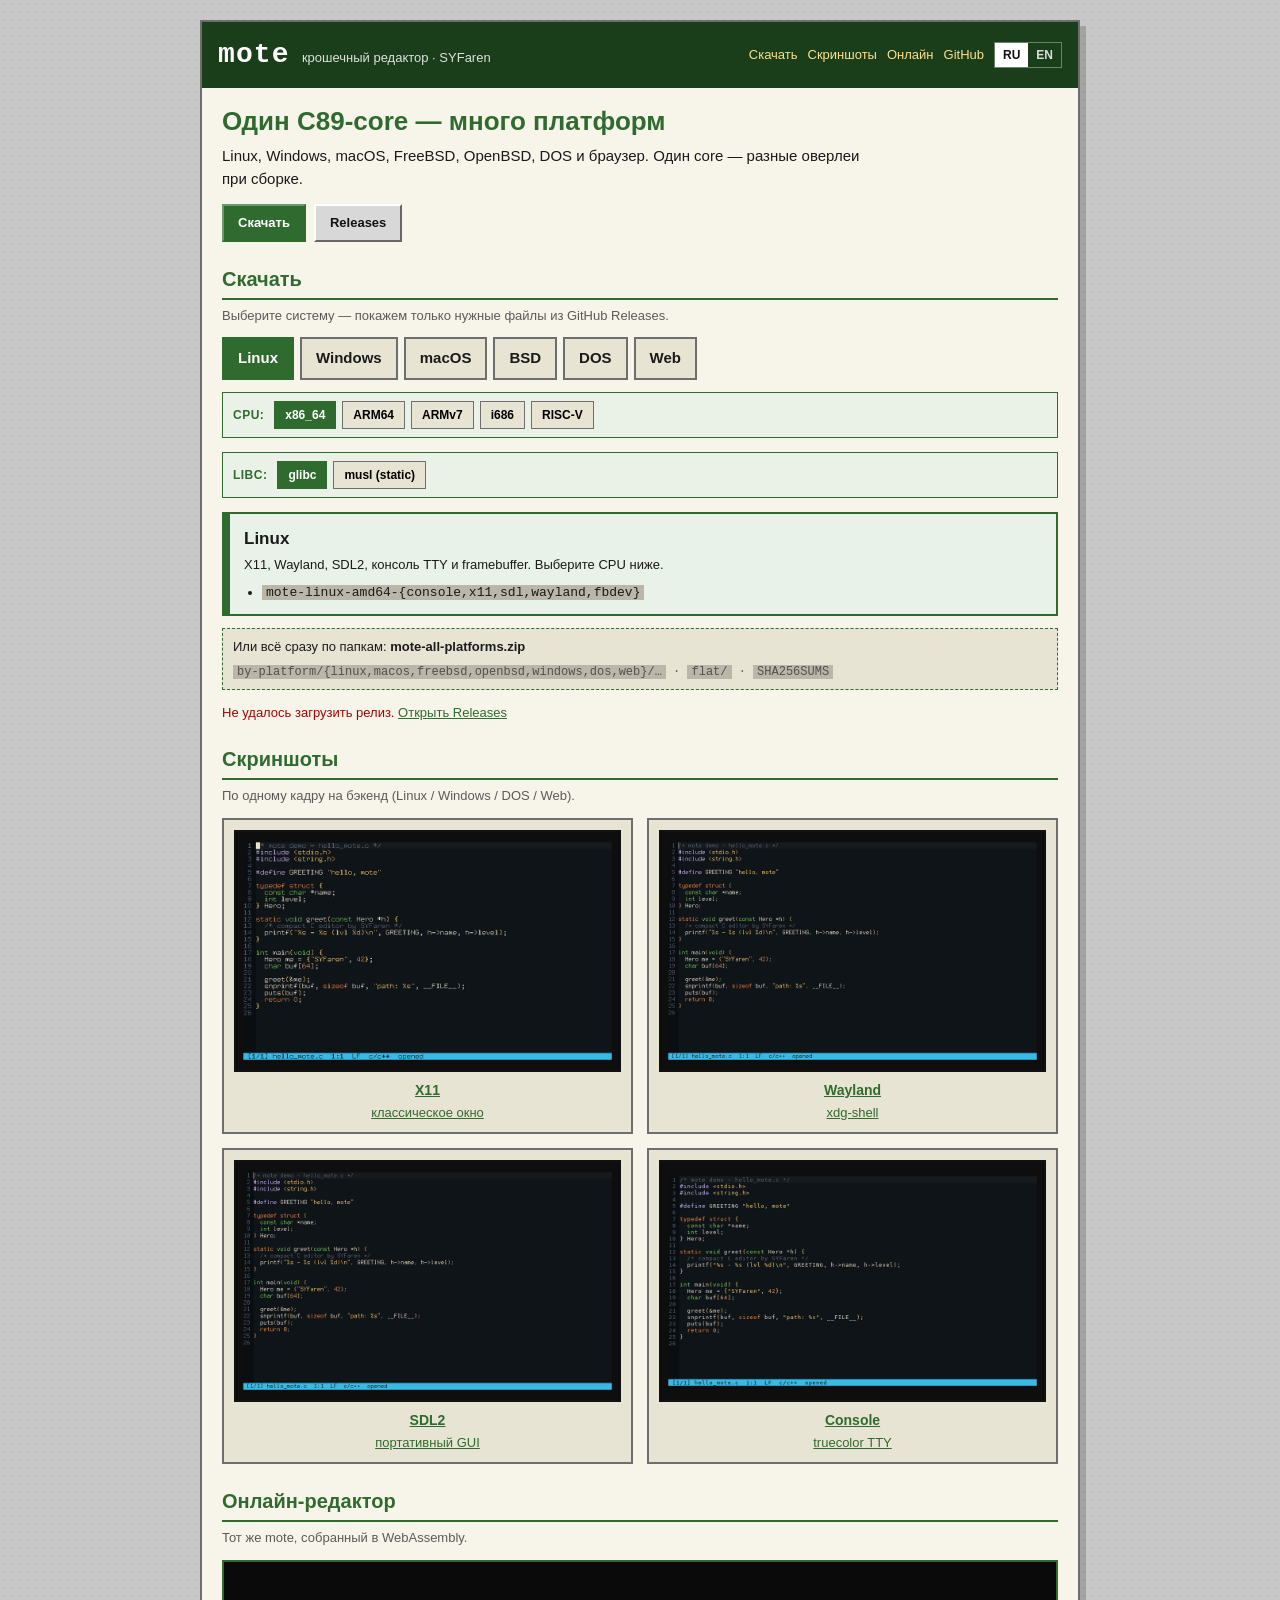
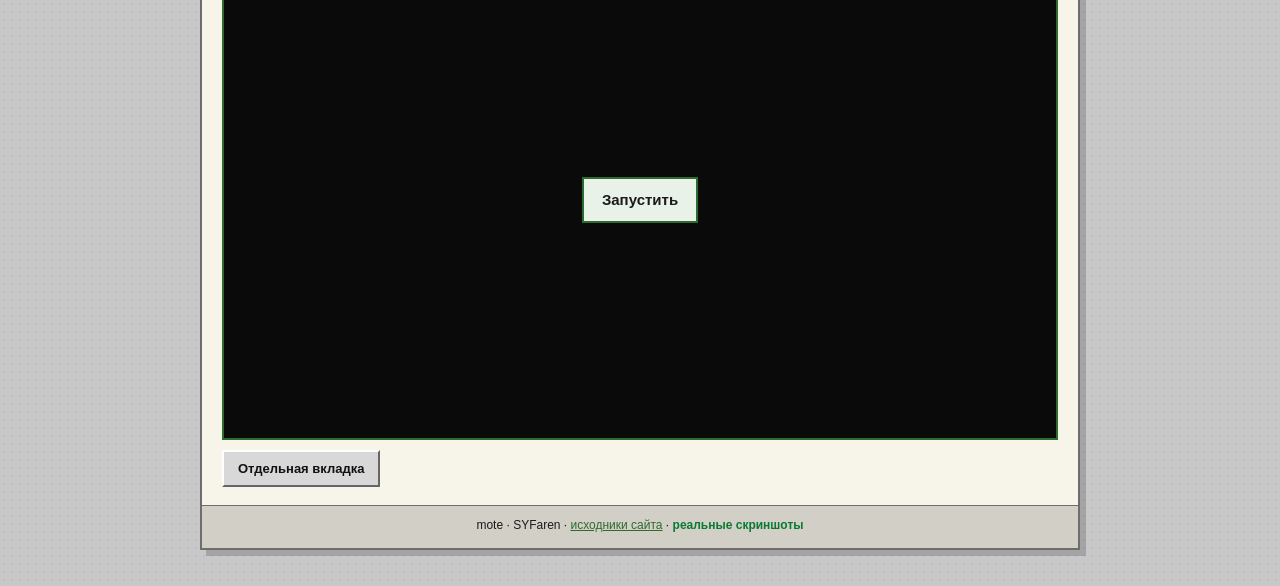
==== commit 9a067ba7: "Add glibc/musl filter on the Linux download tab. Parse -musl- asset names and show static build hint" ====
--- a/index.html
+++ b/index.html
@@ -7,7 +7,7 @@
   <meta name="description" content="mote — compact multi-platform C89 text editor" />
   <link rel="stylesheet" href="styles.css" />
 </head>
-<body data-os="linux" data-lang="ru" data-arch="amd64">
+<body data-os="linux" data-lang="ru" data-arch="amd64" data-bsd="freebsd" data-libc="glibc">
   <div class="shell">
     <header class="top">
       <div class="brand">
@@ -64,16 +64,33 @@
           <button type="button" class="arch-tab" data-arch="i686" data-for-os="windows" hidden>i686</button>
         </div>
 
+        <div id="libc-row" class="arch-row libc-row" hidden>
+          <span class="arch-label" data-i18n="linux_libc">libc:</span>
+          <button type="button" class="libc-tab is-on" data-libc="glibc" data-i18n="linux_libc_glibc">glibc</button>
+          <button type="button" class="libc-tab" data-libc="musl" data-i18n="linux_libc_musl">musl (static)</button>
+        </div>
+
+        <div id="bsd-row" class="arch-row bsd-row" hidden>
+          <span class="arch-label" data-i18n="bsd_flavor">Дистрибутив:</span>
+          <button type="button" class="bsd-tab is-on" data-bsd="freebsd">FreeBSD</button>
+          <button type="button" class="bsd-tab" data-bsd="openbsd">OpenBSD</button>
+        </div>
+
         <div class="os-panel" data-panel="linux">
           <div class="os-card os-linux">
             <h3 data-i18n="linux_h">Linux</h3>
             <p data-i18n="linux_p">X11, Wayland, SDL2, консоль TTY и framebuffer.</p>
-            <ul class="os-list arch-hints">
+            <ul class="os-list arch-hints" data-libc-hint="glibc">
               <li data-arch-hint="amd64"><code>mote-linux-amd64-{console,x11,sdl,wayland,fbdev}</code></li>
               <li data-arch-hint="arm64"><code>mote-linux-arm64-{console,x11,sdl}</code></li>
               <li data-arch-hint="armhf"><code>mote-linux-armhf-{console,x11,sdl}</code></li>
               <li data-arch-hint="i686"><code>mote-linux-i686-{console,x11,sdl}</code></li>
-              <li data-arch-hint="riscv64"><code>mote-linux-riscv64-console</code></li>
+              <li data-arch-hint="riscv64"><code>mote-linux-riscv64-{console,x11,sdl}</code></li>
+            </ul>
+            <p class="hint" data-libc-hint="musl" hidden data-i18n="linux_musl_p">Статические musl-сборки.</p>
+            <ul class="os-list" data-libc-hint="musl" hidden>
+              <li><code>mote-linux-amd64-musl-{console,fbdev}</code></li>
+              <li><code>mote-linux-arm64-musl-console</code> · armhf · i686 · riscv64</li>
             </ul>
           </div>
         </div>
@@ -98,11 +115,13 @@
         </div>
         <div class="os-panel" data-panel="bsd" hidden>
           <div class="os-card os-bsd">
-            <h3 data-i18n="bsd_h">FreeBSD / OpenBSD</h3>
-            <p data-i18n="bsd_p">amd64: console, X11 и SDL2. Есть UPX‑варианты.</p>
+            <h3 data-bsd-hint="freebsd" data-i18n="freebsd_h">FreeBSD</h3>
+            <h3 data-bsd-hint="openbsd" hidden data-i18n="openbsd_h">OpenBSD</h3>
+            <p data-bsd-hint="freebsd" data-i18n="freebsd_p">amd64: console, X11 и SDL2.</p>
+            <p data-bsd-hint="openbsd" hidden data-i18n="openbsd_p">amd64: console, X11 и SDL2.</p>
             <ul class="os-list">
-              <li><code>mote-freebsd-amd64-{console,x11,sdl}</code></li>
-              <li><code>mote-openbsd-amd64-{console,x11,sdl}</code></li>
+              <li data-bsd-hint="freebsd"><code>mote-freebsd-amd64-{console,x11,sdl}</code></li>
+              <li data-bsd-hint="openbsd" hidden><code>mote-openbsd-amd64-{console,x11,sdl}</code></li>
             </ul>
           </div>
         </div>
--- a/styles.css
+++ b/styles.css
@@ -241,7 +241,7 @@
   color: var(--os-accent);
   margin-right: 4px;
 }
-.arch-tab {
+.arch-tab, .bsd-tab, .libc-tab {
   border: 1px solid var(--line);
   background: var(--chip);
   padding: 4px 10px;
@@ -250,12 +250,15 @@
   font-weight: 600;
   cursor: pointer;
 }
-.arch-tab.is-on {
+.arch-tab.is-on, .bsd-tab.is-on, .libc-tab.is-on {
   background: var(--os-accent);
   color: #fff;
   border-color: var(--os-accent);
 }
-.arch-tab[hidden] { display: none; }
+.arch-tab[hidden], .bsd-tab[hidden], .libc-tab[hidden] { display: none; }
+
+.os-list [data-arch-hint][hidden], .os-list [data-bsd-hint][hidden], [data-libc-hint][hidden] { display: none; }
+[data-bsd-hint][hidden], [data-libc-hint][hidden] { display: none; }
 
 .zip-tree {
   display: block;
@@ -266,7 +269,6 @@
 }
 body[data-os="dos"] .zip-tree { color: #a08040; }
 
-.os-list [data-arch-hint][hidden] { display: none; }
 .os-tab {
   border: 2px solid var(--line);
   background: var(--chip);
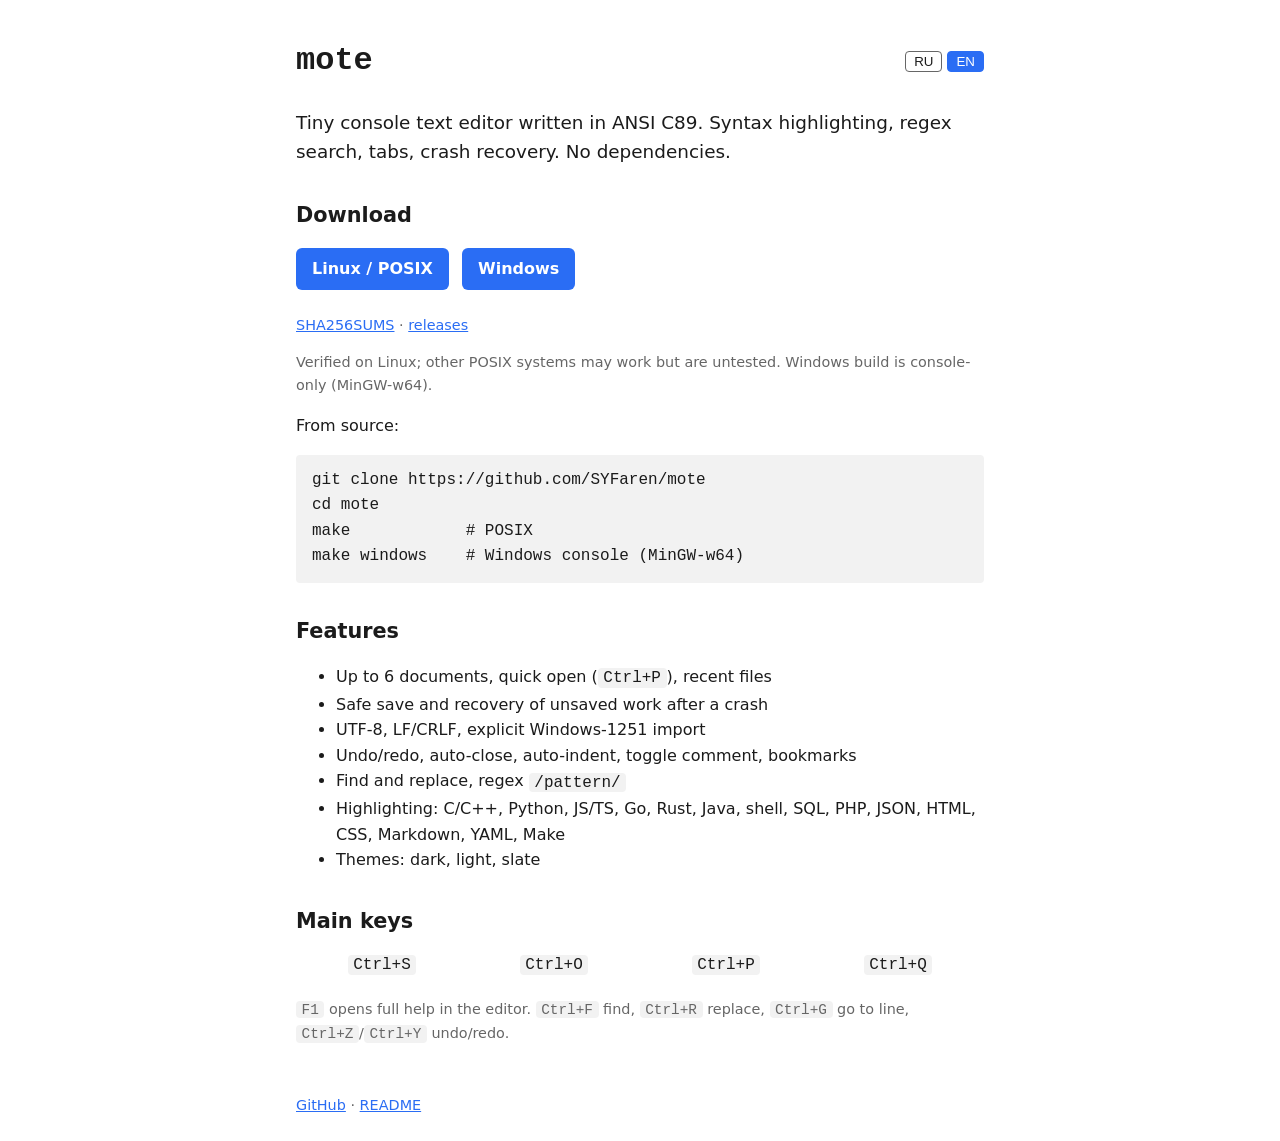
==== commit f7724ed1: "Rewrite site for mote v3 console ports Drop the multi-platform tabs, screenshots and WebAssembly pla" ====
--- a/index.html
+++ b/index.html
@@ -1,194 +1,106 @@
 <!DOCTYPE html>
 <html lang="ru">
 <head>
-  <meta charset="utf-8" />
-  <meta name="viewport" content="width=device-width, initial-scale=1" />
-  <title>mote</title>
-  <meta name="description" content="mote — compact multi-platform C89 text editor" />
-  <link rel="stylesheet" href="styles.css" />
+  <meta charset="utf-8">
+  <meta name="viewport" content="width=device-width, initial-scale=1">
+  <title>mote — крошечный текстовый редактор</title>
+  <meta name="description" content="mote — маленький консольный текстовый редактор на ANSI C89 для Linux/POSIX и Windows.">
+  <link rel="stylesheet" href="styles.css">
 </head>
-<body data-os="linux" data-lang="ru" data-arch="amd64" data-bsd="freebsd" data-libc="glibc">
-  <div class="shell">
-    <header class="top">
-      <div class="brand">
-        <span class="logo">mote</span>
-        <span class="tag" data-i18n="tag">крошечный редактор · SYFaren</span>
-      </div>
-      <nav class="nav">
-        <a href="#download" data-i18n="nav_dl">Скачать</a>
-        <a href="#gallery" data-i18n="nav_shots">Скриншоты</a>
-        <a href="#try" data-i18n="nav_try">Онлайн</a>
-        <a id="gh-link" href="#">GitHub</a>
-        <span class="lang">
-          <button type="button" class="lang-btn is-on" data-lang="ru">RU</button>
-          <button type="button" class="lang-btn" data-lang="en">EN</button>
-        </span>
-      </nav>
-    </header>
+<body>
+<main>
+  <header>
+    <h1>mote</h1>
+    <p class="lang"><button data-l="ru" class="on">RU</button> <button data-l="en">EN</button></p>
+  </header>
 
-    <main>
-      <section class="hero">
-        <h1 data-i18n="hero_title">Один C89‑core — много платформ</h1>
-        <p class="lead" data-i18n="hero_lead">
-          Linux, Windows, macOS, FreeBSD, OpenBSD, DOS и браузер.
-        </p>
-        <div class="cta">
-          <a class="btn primary" href="#download" data-i18n="cta_dl">Скачать</a>
-          <a class="btn" id="gh-releases" href="#" data-i18n="cta_rel">Releases</a>
-        </div>
-      </section>
+  <section>
+    <p class="lead" lang="ru">Крошечный консольный текстовый редактор на ANSI C89. Подсветка синтаксиса, поиск с regex, вкладки, восстановление после сбоя. Без зависимостей.</p>
+    <p class="lead" lang="en" hidden>Tiny console text editor written in ANSI C89. Syntax highlighting, regex search, tabs, crash recovery. No dependencies.</p>
+  </section>
 
-      <section id="download" class="block">
-        <h2 data-i18n="dl_title">Скачать</h2>
-        <p class="hint" data-i18n="dl_hint">
-          Выберите систему — покажем только нужные файлы из GitHub Releases.
-        </p>
+  <section id="download">
+    <h2 lang="ru">Скачать</h2><h2 lang="en" hidden>Download</h2>
+    <p><a class="btn" id="dl-posix" href="https://github.com/SYFaren/mote/releases/latest">Linux / POSIX</a>
+       <a class="btn" id="dl-win" href="https://github.com/SYFaren/mote/releases/latest">Windows</a></p>
+    <p class="muted"><span id="ver"></span>
+      <a id="dl-sums" href="https://github.com/SYFaren/mote/releases/latest">SHA256SUMS</a> ·
+      <a href="https://github.com/SYFaren/mote/releases">releases</a></p>
+    <p class="muted" lang="ru">Проверено на Linux; другие POSIX-системы могут работать, но не тестируются. Windows — консольная сборка (MinGW-w64).</p>
+    <p class="muted" lang="en" hidden>Verified on Linux; other POSIX systems may work but are untested. Windows build is console-only (MinGW-w64).</p>
+    <p lang="ru">Из исходников:</p><p lang="en" hidden>From source:</p>
+<pre>git clone https://github.com/SYFaren/mote
+cd mote
+make            # POSIX
+make windows    # Windows console (MinGW-w64)</pre>
+  </section>
 
-        <div class="os-tabs" role="tablist" aria-label="OS">
-          <button type="button" class="os-tab is-on" data-os="linux" role="tab">Linux</button>
-          <button type="button" class="os-tab" data-os="windows" role="tab">Windows</button>
-          <button type="button" class="os-tab" data-os="macos" role="tab">macOS</button>
-          <button type="button" class="os-tab" data-os="bsd" role="tab">BSD</button>
-          <button type="button" class="os-tab" data-os="dos" role="tab">DOS</button>
-          <button type="button" class="os-tab" data-os="web" role="tab">Web</button>
-        </div>
+  <section>
+    <h2 lang="ru">Возможности</h2><h2 lang="en" hidden>Features</h2>
+    <ul lang="ru">
+      <li>До 6 документов, быстрое открытие (<kbd>Ctrl+P</kbd>), недавние файлы</li>
+      <li>Безопасное сохранение и восстановление несохранённого после сбоя</li>
+      <li>UTF-8, LF/CRLF, явное открытие Windows-1251</li>
+      <li>Undo/redo, автоскобки, автоотступ, комментирование, закладки</li>
+      <li>Поиск и замена, regex <code>/шаблон/</code></li>
+      <li>Подсветка: C/C++, Python, JS/TS, Go, Rust, Java, shell, SQL, PHP, JSON, HTML, CSS, Markdown, YAML, Make</li>
+      <li>Темы: тёмная, светлая, slate</li>
+    </ul>
+    <ul lang="en" hidden>
+      <li>Up to 6 documents, quick open (<kbd>Ctrl+P</kbd>), recent files</li>
+      <li>Safe save and recovery of unsaved work after a crash</li>
+      <li>UTF-8, LF/CRLF, explicit Windows-1251 import</li>
+      <li>Undo/redo, auto-close, auto-indent, toggle comment, bookmarks</li>
+      <li>Find and replace, regex <code>/pattern/</code></li>
+      <li>Highlighting: C/C++, Python, JS/TS, Go, Rust, Java, shell, SQL, PHP, JSON, HTML, CSS, Markdown, YAML, Make</li>
+      <li>Themes: dark, light, slate</li>
+    </ul>
+  </section>
 
-        <div id="arch-row" class="arch-row" data-for="linux">
-          <span class="arch-label">CPU:</span>
-          <button type="button" class="arch-tab is-on" data-arch="amd64" data-for-os="linux">x86_64</button>
-          <button type="button" class="arch-tab" data-arch="arm64" data-for-os="linux">ARM64</button>
-          <button type="button" class="arch-tab" data-arch="armhf" data-for-os="linux">ARMv7</button>
-          <button type="button" class="arch-tab" data-arch="i686" data-for-os="linux">i686</button>
-          <button type="button" class="arch-tab" data-arch="riscv64" data-for-os="linux">RISC-V</button>
-          <button type="button" class="arch-tab is-on" data-arch="amd64" data-for-os="windows" hidden>x86_64</button>
-          <button type="button" class="arch-tab" data-arch="i686" data-for-os="windows" hidden>i686</button>
-        </div>
+  <section>
+    <h2 lang="ru">Основные клавиши</h2><h2 lang="en" hidden>Main keys</h2>
+    <table>
+      <tr><td><kbd>Ctrl+S</kbd></td><td><kbd>Ctrl+O</kbd></td><td><kbd>Ctrl+P</kbd></td><td><kbd>Ctrl+Q</kbd></td></tr>
+      <tr><td lang="ru">сохранить</td><td lang="ru">открыть</td><td lang="ru">быстрое открытие</td><td lang="ru">выход</td></tr>
+      <tr hidden><td lang="en">save</td><td lang="en">open</td><td lang="en">quick open</td><td lang="en">quit</td></tr>
+    </table>
+    <p class="muted" lang="ru"><kbd>F1</kbd> — полная справка в редакторе. <kbd>Ctrl+F</kbd> поиск, <kbd>Ctrl+R</kbd> замена, <kbd>Ctrl+G</kbd> перейти к строке, <kbd>Ctrl+Z</kbd>/<kbd>Ctrl+Y</kbd> undo/redo.</p>
+    <p class="muted" lang="en" hidden><kbd>F1</kbd> opens full help in the editor. <kbd>Ctrl+F</kbd> find, <kbd>Ctrl+R</kbd> replace, <kbd>Ctrl+G</kbd> go to line, <kbd>Ctrl+Z</kbd>/<kbd>Ctrl+Y</kbd> undo/redo.</p>
+  </section>
 
-        <div id="libc-row" class="arch-row libc-row" hidden>
-          <span class="arch-label" data-i18n="linux_libc">libc:</span>
-          <button type="button" class="libc-tab is-on" data-libc="glibc" data-i18n="linux_libc_glibc">glibc</button>
-          <button type="button" class="libc-tab" data-libc="musl" data-i18n="linux_libc_musl">musl (static)</button>
-        </div>
+  <footer>
+    <a href="https://github.com/SYFaren/mote">GitHub</a> ·
+    <a href="https://github.com/SYFaren/mote#readme">README</a>
+  </footer>
+</main>
+<script>
+(function () {
+  var q = function (s) { return document.querySelectorAll(s); };
+  function setLang(l) {
+    document.documentElement.lang = l;
+    q("[lang]").forEach(function (e) {
+      if (e.tagName !== "HTML") e.hidden = e.lang !== l;
+    });
+    q(".lang button").forEach(function (b) { b.classList.toggle("on", b.dataset.l === l); });
+    try { localStorage.setItem("lang", l); } catch (e) {}
+  }
+  q(".lang button").forEach(function (b) { b.onclick = function () { setLang(b.dataset.l); }; });
+  var l = "ru";
+  try { l = localStorage.getItem("lang") || (/^ru/.test(navigator.language) ? "ru" : "en"); } catch (e) {}
+  setLang(l);
 
-        <div id="bsd-row" class="arch-row bsd-row" hidden>
-          <span class="arch-label" data-i18n="bsd_flavor">Дистрибутив:</span>
-          <button type="button" class="bsd-tab is-on" data-bsd="freebsd">FreeBSD</button>
-          <button type="button" class="bsd-tab" data-bsd="openbsd">OpenBSD</button>
-        </div>
-
-        <div class="os-panel" data-panel="linux">
-          <div class="os-card os-linux">
-            <h3 data-i18n="linux_h">Linux</h3>
-            <p data-i18n="linux_p">X11, Wayland, SDL2, консоль TTY и framebuffer.</p>
-            <ul class="os-list arch-hints" data-libc-hint="glibc">
-              <li data-arch-hint="amd64"><code>mote-linux-amd64-{console,x11,sdl,wayland,fbdev}</code></li>
-              <li data-arch-hint="arm64"><code>mote-linux-arm64-{console,x11,sdl}</code></li>
-              <li data-arch-hint="armhf"><code>mote-linux-armhf-{console,x11,sdl}</code></li>
-              <li data-arch-hint="i686"><code>mote-linux-i686-{console,x11,sdl}</code></li>
-              <li data-arch-hint="riscv64"><code>mote-linux-riscv64-{console,x11,sdl}</code></li>
-            </ul>
-            <p class="hint" data-libc-hint="musl" hidden data-i18n="linux_musl_p">Статические musl-сборки.</p>
-            <ul class="os-list" data-libc-hint="musl" hidden>
-              <li><code>mote-linux-amd64-musl-{console,fbdev}</code></li>
-              <li><code>mote-linux-arm64-musl-console</code> · armhf · i686 · riscv64</li>
-            </ul>
-          </div>
-        </div>
-        <div class="os-panel" data-panel="windows" hidden>
-          <div class="os-card os-windows">
-            <h3 data-i18n="win_h">Windows</h3>
-            <p data-i18n="win_p">GDI‑окно и отдельная консольная сборка.</p>
-            <ul class="os-list arch-hints">
-              <li data-arch-hint="amd64"><code>mote-windows-amd64-{gui,console}.exe</code></li>
-              <li data-arch-hint="i686"><code>mote-windows-i686-{gui,console}.exe</code></li>
-            </ul>
-          </div>
-        </div>
-        <div class="os-panel" data-panel="macos" hidden>
-          <div class="os-card os-macos">
-            <h3 data-i18n="macos_h">macOS</h3>
-            <p data-i18n="macos_p">Нативные сборки: TTY‑консоль и SDL2.</p>
-            <ul class="os-list">
-              <li><code>mote-macos-arm64-{console,sdl}</code></li>
-            </ul>
-          </div>
-        </div>
-        <div class="os-panel" data-panel="bsd" hidden>
-          <div class="os-card os-bsd">
-            <h3 data-bsd-hint="freebsd" data-i18n="freebsd_h">FreeBSD</h3>
-            <h3 data-bsd-hint="openbsd" hidden data-i18n="openbsd_h">OpenBSD</h3>
-            <p data-bsd-hint="freebsd" data-i18n="freebsd_p">amd64: console, X11 и SDL2.</p>
-            <p data-bsd-hint="openbsd" hidden data-i18n="openbsd_p">amd64: console, X11 и SDL2.</p>
-            <ul class="os-list">
-              <li data-bsd-hint="freebsd"><code>mote-freebsd-amd64-{console,x11,sdl}</code></li>
-              <li data-bsd-hint="openbsd" hidden><code>mote-openbsd-amd64-{console,x11,sdl}</code></li>
-            </ul>
-          </div>
-        </div>
-        <div class="os-panel" data-panel="dos" hidden>
-          <div class="os-card os-dos">
-            <h3 data-i18n="dos_h">DOS</h3>
-            <p data-i18n="dos_p">FreeDOS / DOSBox, сборка DJGPP, текстовый VGA.</p>
-            <ul class="os-list">
-              <li><code>mote-dos.exe</code></li>
-            </ul>
-          </div>
-        </div>
-        <div class="os-panel" data-panel="web" hidden>
-          <div class="os-card os-web">
-            <h3 data-i18n="web_h">WebAssembly</h3>
-            <p data-i18n="web_p">Архив mote-web.zip через локальный HTTP‑сервер.</p>
-            <ul class="os-list">
-              <li><code>mote-web.zip</code></li>
-            </ul>
-          </div>
-        </div>
-
-        <p class="zip-line">
-          <span data-i18n="zip_note">Или всё сразу по папкам:</span>
-          <strong>mote-all-platforms.zip</strong>
-          <span class="zip-tree"><code>by-platform/{linux,macos,freebsd,openbsd,windows,dos,web}/…</code> · <code>flat/</code> · <code>SHA256SUMS</code></span>
-        </p>
-
-        <div id="assets" class="assets">
-          <p class="loading" data-i18n="loading">Загрузка релизов…</p>
-        </div>
-      </section>
-
-      <section id="gallery" class="block">
-        <h2 data-i18n="gal_title">Скриншоты</h2>
-        <p class="hint" data-i18n="gal_hint">По одному кадру на бэкенд выбранной системы.</p>
-        <div id="gallery-grid" class="gallery-grid"></div>
-      </section>
-
-      <section id="try" class="block">
-        <h2 data-i18n="try_title">Онлайн‑редактор</h2>
-        <p class="hint" data-i18n="try_hint">Тот же mote, собранный в WebAssembly.</p>
-        <div class="try-frame-wrap" id="try-wrap">
-          <button type="button" class="try-start" id="try-start" data-i18n="try_start">Запустить</button>
-        </div>
-        <p class="try-actions">
-          <a class="btn" href="play/mote.html" target="_blank" rel="noopener" data-i18n="try_full">Отдельная вкладка</a>
-        </p>
-      </section>
-    </main>
-
-    <footer class="foot">
-      <span>mote · SYFaren</span>
-      · <a id="gh-site" href="#" data-i18n="site_src">исходники сайта</a>
-      · <span class="hit" data-i18n="real_shots">реальные скриншоты</span>
-    </footer>
-  </div>
-
-  <div id="lightbox" class="lightbox" hidden>
-    <div class="lb-inner">
-      <p id="lb-cap" class="lb-cap"></p>
-      <img id="lb-img" src="" alt="" />
-      <p><a href="#" id="lb-close" data-i18n="close">[ закрыть ]</a></p>
-    </div>
-  </div>
-
-  <script src="config.js"></script>
-  <script src="app.js"></script>
+  fetch("https://api.github.com/repos/SYFaren/mote/releases/latest")
+    .then(function (r) { return r.json(); })
+    .then(function (rel) {
+      if (!rel.assets) return;
+      document.getElementById("ver").textContent = rel.tag_name + " · ";
+      var map = { "mote-posix-console": "dl-posix", "mote-windows-console.exe": "dl-win", "SHA256SUMS": "dl-sums" };
+      rel.assets.forEach(function (a) {
+        if (map[a.name]) document.getElementById(map[a.name]).href = a.browser_download_url;
+      });
+    })
+    .catch(function () {});
+})();
+</script>
 </body>
 </html>
--- a/styles.css
+++ b/styles.css
@@ -1,442 +1,21 @@
-/* mote-site — retro base + per-OS skins + clean download tabs */
-:root {
-  --bg: #c8c8c8;
-  --paper: #f7f4ea;
-  --ink: #1a1a1a;
-  --line: #6e6e6e;
-  --accent: #003399;
-  --banner: #1e2a5a;
-  --chip: #e8e4d4;
-  --ok: #0a7a32;
-  --radius: 0;
-  --font: "IBM Plex Sans", "Trebuchet MS", Tahoma, sans-serif;
-  --mono: "IBM Plex Mono", "Courier New", monospace;
-  --os-accent: #3d7a3d;
-  --os-panel: #eef5ee;
-  --os-border: #3d7a3d;
-}
-
-html { scroll-behavior: smooth; }
+:root { color-scheme: light dark; --bg:#fff; --fg:#1b1b1b; --mut:#666; --acc:#2a6df4; --box:#f2f2f2; }
+@media (prefers-color-scheme: dark) { :root { --bg:#14161a; --fg:#e6e6e6; --mut:#999; --acc:#6ea0ff; --box:#1f2228; } }
 * { box-sizing: border-box; }
-body {
-  margin: 0;
-  padding: 20px 12px 36px;
-  background: var(--bg);
-  background-image: radial-gradient(#bdbdbd 1px, transparent 1px);
-  background-size: 8px 8px;
-  color: var(--ink);
-  font-family: var(--font);
-  font-size: 15px;
-  line-height: 1.5;
-}
-
-body[data-os="linux"] {
-  --os-accent: #2f6b2f;
-  --os-panel: #e8f2e8;
-  --os-border: #2f6b2f;
-  --banner: #1a3d1a;
-}
-body[data-os="windows"] {
-  --os-accent: #0b5cab;
-  --os-panel: #eaf2fb;
-  --os-border: #0b5cab;
-  --banner: #0a3d7a;
-  --paper: #f3f6fb;
-}
-body[data-os="dos"] {
-  --os-accent: #c47a00;
-  --os-panel: #1a1208;
-  --os-border: #c47a00;
-  --banner: #2a1a00;
-  --paper: #0d0a05;
-  --ink: #ffcc66;
-  --chip: #2a1c08;
-  --line: #a07020;
-  --bg: #1a140c;
-}
-body[data-os="web"] {
-  --os-accent: #0e7c7b;
-  --os-panel: #e6f4f4;
-  --os-border: #0e7c7b;
-  --banner: #0a3f3e;
-  --paper: #f2faf9;
-}
-body[data-os="macos"] {
-  --os-accent: #555;
-  --os-panel: #f0f0f0;
-  --os-border: #888;
-  --banner: #2a2a2a;
-  --paper: #fafafa;
-}
-body[data-os="bsd"] {
-  --os-accent: #a02828;
-  --os-panel: #fdf0f0;
-  --os-border: #a02828;
-  --banner: #5a1515;
-  --paper: #fff8f8;
-}
-
-a { color: var(--os-accent); }
-a:visited { color: var(--os-accent); }
-
-.shell {
-  max-width: 880px;
-  margin: 0 auto;
-  background: var(--paper);
-  border: 2px solid var(--line);
-  box-shadow: 6px 6px 0 rgba(0,0,0,0.18);
-}
-
-.top {
-  display: flex;
-  flex-wrap: wrap;
-  align-items: center;
-  justify-content: space-between;
-  gap: 10px;
-  padding: 12px 16px;
-  background: var(--banner);
-  color: #fff;
-}
-.logo {
-  font-family: "Courier New", var(--mono);
-  font-size: 28px;
-  font-weight: 700;
-  letter-spacing: 0.04em;
-}
-.tag { opacity: 0.85; font-size: 13px; margin-left: 8px; }
-.nav {
-  display: flex;
-  flex-wrap: wrap;
-  gap: 10px;
-  align-items: center;
-  font-size: 13px;
-}
-.nav a { color: #ffe08a; text-decoration: none; }
-.nav a:hover { text-decoration: underline; }
-
-.lang { display: inline-flex; border: 1px solid rgba(255,255,255,0.35); }
-.lang-btn {
-  border: 0;
-  background: transparent;
-  color: #ddd;
-  padding: 3px 8px;
-  cursor: pointer;
-  font: inherit;
-  font-size: 12px;
-  font-weight: 700;
-}
-.lang-btn.is-on { background: #fff; color: #111; }
-
-main { padding: 18px 20px 8px; }
-.hero h1 {
-  margin: 0 0 8px;
-  font-size: 26px;
-  line-height: 1.2;
-  color: var(--os-accent);
-}
-.lead { margin: 0 0 14px; max-width: 40rem; }
-.cta { display: flex; flex-wrap: wrap; gap: 8px; margin-bottom: 8px; }
-
-.btn {
-  display: inline-block;
-  padding: 7px 14px;
-  border: 2px solid;
-  border-color: #fff #666 #666 #fff;
-  background: #d8d8d8;
-  color: #111 !important;
-  text-decoration: none;
-  font-weight: 700;
-  font-size: 13px;
-  cursor: pointer;
-}
-.btn.primary {
-  background: var(--os-accent);
-  color: #fff !important;
-  border-color: color-mix(in srgb, var(--os-accent) 70%, #fff) var(--os-accent) var(--os-accent) color-mix(in srgb, var(--os-accent) 70%, #fff);
-}
-body[data-os="dos"] .btn {
-  background: #3a2808;
-  color: #ffcc66 !important;
-  border-color: #ffcc66 #603800 #603800 #ffcc66;
-}
-body[data-os="dos"] .btn.primary {
-  background: #c47a00;
-  color: #1a1000 !important;
-}
-
-.try-frame-wrap {
-  border: 2px solid var(--os-border);
-  background: #0a0a0a;
-  overflow: hidden;
-  height: min(56vh, 480px);
-  min-height: 280px;
-  position: relative;
-}
-.try-frame {
-  display: block;
-  width: 100%;
-  height: 100%;
-  border: 0;
-  background: #000;
-}
-.try-start {
-  position: absolute;
-  inset: 0;
-  margin: auto;
-  width: max-content;
-  height: max-content;
-  border: 2px solid var(--os-border);
-  background: var(--os-panel);
-  color: var(--ink);
-  font: inherit;
-  font-weight: 700;
-  padding: 10px 18px;
-  cursor: pointer;
-}
-.try-start:hover {
-  background: var(--os-accent);
-  color: #fff;
-}
-.try-actions {
-  margin: 10px 0 0;
-  display: flex;
-  flex-wrap: wrap;
-  gap: 8px;
-}
-
-.block { margin: 22px 0 10px; }
-.block h2 {
-  margin: 0 0 6px;
-  font-size: 20px;
-  border-bottom: 2px solid var(--os-border);
-  padding-bottom: 4px;
-  color: var(--os-accent);
-}
-.hint { color: color-mix(in srgb, var(--ink) 70%, transparent); font-size: 13px; margin: 0 0 12px; }
-body[data-os="dos"] .hint { color: #c9a35a; }
-
-.os-tabs {
-  display: flex;
-  flex-wrap: wrap;
-  gap: 6px;
-  margin: 0 0 12px;
-}
-
-.arch-row {
-  display: flex;
-  flex-wrap: wrap;
-  align-items: center;
-  gap: 6px;
-  margin: 0 0 14px;
-  padding: 8px 10px;
-  background: color-mix(in srgb, var(--os-panel) 85%, transparent);
-  border: 1px solid var(--os-border);
-}
-.arch-row[hidden] { display: none; }
-.arch-label {
-  font-size: 12px;
-  font-weight: 700;
-  text-transform: uppercase;
-  letter-spacing: 0.04em;
-  color: var(--os-accent);
-  margin-right: 4px;
-}
-.arch-tab, .bsd-tab, .libc-tab {
-  border: 1px solid var(--line);
-  background: var(--chip);
-  padding: 4px 10px;
-  font: inherit;
-  font-size: 12px;
-  font-weight: 600;
-  cursor: pointer;
-}
-.arch-tab.is-on, .bsd-tab.is-on, .libc-tab.is-on {
-  background: var(--os-accent);
-  color: #fff;
-  border-color: var(--os-accent);
-}
-.arch-tab[hidden], .bsd-tab[hidden], .libc-tab[hidden] { display: none; }
-
-.os-list [data-arch-hint][hidden], .os-list [data-bsd-hint][hidden], [data-libc-hint][hidden] { display: none; }
-[data-bsd-hint][hidden], [data-libc-hint][hidden] { display: none; }
-
-.zip-tree {
-  display: block;
-  margin-top: 6px;
-  font-size: 12px;
-  font-family: var(--mono);
-  color: color-mix(in srgb, var(--ink) 65%, transparent);
-}
-body[data-os="dos"] .zip-tree { color: #a08040; }
-
-.os-tab {
-  border: 2px solid var(--line);
-  background: var(--chip);
-  color: var(--ink);
-  padding: 8px 14px;
-  font: inherit;
-  font-weight: 700;
-  cursor: pointer;
-}
-.os-tab.is-on {
-  background: var(--os-accent);
-  color: #fff;
-  border-color: var(--os-accent);
-}
-body[data-os="dos"] .os-tab.is-on { color: #1a1000; }
-
-.os-card {
-  border: 2px solid var(--os-border);
-  background: var(--os-panel);
-  padding: 12px 14px;
-  margin-bottom: 12px;
-}
-.os-card h3 { margin: 0 0 4px; font-size: 17px; }
-.os-card p { margin: 0 0 8px; font-size: 13px; }
-.os-list {
-  margin: 0;
-  padding-left: 18px;
-  font-size: 13px;
-  font-family: var(--mono);
-}
-.os-linux { border-left-width: 8px; }
-.os-windows { border-left-width: 8px; }
-.os-macos { border-left-width: 8px; }
-.os-bsd { border-left-width: 8px; }
-.os-dos {
-  font-family: var(--mono);
-  color: #ffcc66;
-}
-.os-web { border-left-width: 8px; }
-
-.zip-line {
-  font-size: 13px;
-  margin: 0 0 10px;
-  padding: 8px 10px;
-  background: var(--chip);
-  border: 1px dashed var(--os-border);
-}
-
-.assets { margin: 8px 0 16px; }
-.asset {
-  display: flex;
-  flex-wrap: wrap;
-  align-items: center;
-  justify-content: space-between;
-  gap: 8px;
-  margin: 6px 0;
-  padding: 8px 10px;
-  background: color-mix(in srgb, var(--paper) 80%, var(--os-panel));
-  border: 1px solid var(--line);
-}
-.asset-star {
-  border-color: var(--os-accent);
-  box-shadow: inset 3px 0 0 var(--os-accent);
-}
-.asset .name { font-weight: 700; }
-.asset .meta { font-size: 12px; opacity: 0.75; font-family: var(--mono); }
-.asset-actions {
-  display: flex;
-  flex-wrap: wrap;
-  gap: 6px;
-  align-items: center;
-}
-.gal-empty { margin: 0; padding: 8px 0; }
-.loading, .err { font-size: 13px; }
-.err { color: #a00; }
-body[data-os="dos"] .err { color: #ff8866; }
-
-.gallery-grid {
-  display: grid;
-  grid-template-columns: repeat(2, minmax(0, 1fr));
-  gap: 14px;
-  align-items: stretch;
-}
-.shot-card {
-  background: var(--chip);
-  border: 2px solid var(--line);
-  padding: 10px;
-  text-align: center;
-  display: flex;
-  flex-direction: column;
-  min-width: 0;
-}
-.shot-card .frame {
-  display: flex;
-  align-items: center;
-  justify-content: center;
-  width: 100%;
-  aspect-ratio: 16 / 10;
-  background: #0a0a0a;
-  border: 2px solid #111;
-  overflow: hidden;
-}
-.shot-card .frame img {
-  display: block;
-  width: 100%;
-  height: 100%;
-  object-fit: contain;
-  background: #0a0a0a;
-}
-.shot-card .cap {
-  margin-top: 8px;
-  font-size: 13px;
-}
-.shot-card .cap b {
-  display: block;
-  font-size: 14px;
-  margin-bottom: 2px;
-}
-@media (max-width: 640px) {
-  .gallery-grid { grid-template-columns: 1fr; }
-}
-
-.foot {
-  padding: 10px 16px 14px;
-  text-align: center;
-  font-size: 12px;
-  border-top: 1px solid var(--line);
-  background: color-mix(in srgb, var(--paper) 85%, #000);
-}
-.hit { color: var(--ok); font-weight: 700; }
-body[data-os="dos"] .hit { color: #7dff7d; }
-
-code {
-  font-family: var(--mono);
-  background: color-mix(in srgb, var(--chip) 80%, #000);
-  padding: 0 4px;
-}
-
-.lightbox {
-  position: fixed;
-  inset: 0;
-  background: rgba(0,0,0,0.78);
-  z-index: 100;
-  display: flex;
-  align-items: center;
-  justify-content: center;
-  padding: 16px;
-}
-.lightbox[hidden] { display: none; }
-.lb-inner {
-  background: var(--paper);
-  border: 2px solid var(--line);
-  padding: 12px;
-  max-width: min(980px, 96vw);
-  text-align: center;
-  color: var(--ink);
-}
-.lb-cap { margin: 0 0 8px; font-weight: 700; color: var(--os-accent); }
-.lb-inner img {
-  display: block;
-  max-width: 92vw;
-  max-height: 78vh;
-  margin: 0 auto;
-  background: #111;
-}
-
-@media (max-width: 640px) {
-  body { padding: 0; }
-  .shell { border-left: 0; border-right: 0; box-shadow: none; }
-  .hero h1 { font-size: 22px; }
-}
+body { margin:0; background:var(--bg); color:var(--fg); font:16px/1.6 system-ui, sans-serif; }
+main { max-width:720px; margin:0 auto; padding:2rem 1rem; }
+header { display:flex; justify-content:space-between; align-items:center; }
+h1 { font:700 2rem monospace; margin:0; }
+h2 { margin:2rem 0 .5rem; font-size:1.3rem; }
+a { color:var(--acc); }
+[hidden] { display:none !important; }
+.lead { font-size:1.15rem; }
+.muted { color:var(--mut); font-size:.9rem; }
+.btn { display:inline-block; padding:.5rem 1rem; margin:0 .5rem .5rem 0; background:var(--acc); color:#fff; border-radius:6px; text-decoration:none; font-weight:600; }
+pre, code, kbd { font-family:monospace; background:var(--box); border-radius:4px; }
+pre { padding:.8rem 1rem; overflow-x:auto; }
+code, kbd { padding:.05rem .35rem; }
+table { border-collapse:collapse; width:100%; text-align:center; }
+td { padding:.3rem; }
+.lang button { background:none; border:1px solid var(--mut); color:var(--fg); padding:.15rem .5rem; border-radius:4px; cursor:pointer; }
+.lang button.on { background:var(--acc); border-color:var(--acc); color:#fff; }
+footer { margin-top:3rem; color:var(--mut); font-size:.9rem; }
